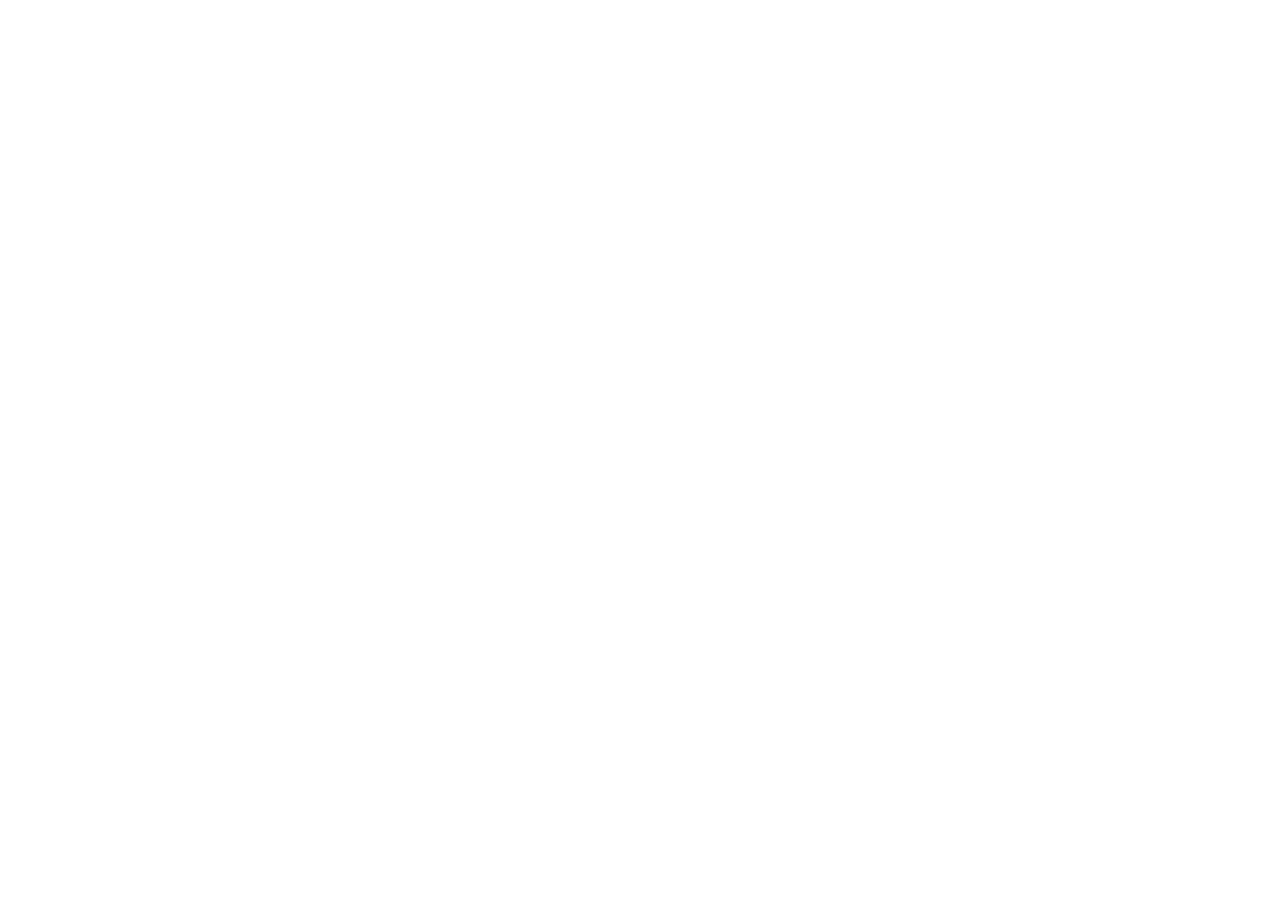
==== index.html @ 73933d61 "初始化" ====
<!DOCTYPE html>
<html lang="zh-CN">
<head>
    <meta charset="UTF-8">
    <meta http-equiv="X-UA-Compatible" content="IE=edge">
    <meta name="viewport" content="width=device-width, initial-scale=1.0">
    <title>Document</title>
</head>
<body>
    
</body>
</html>
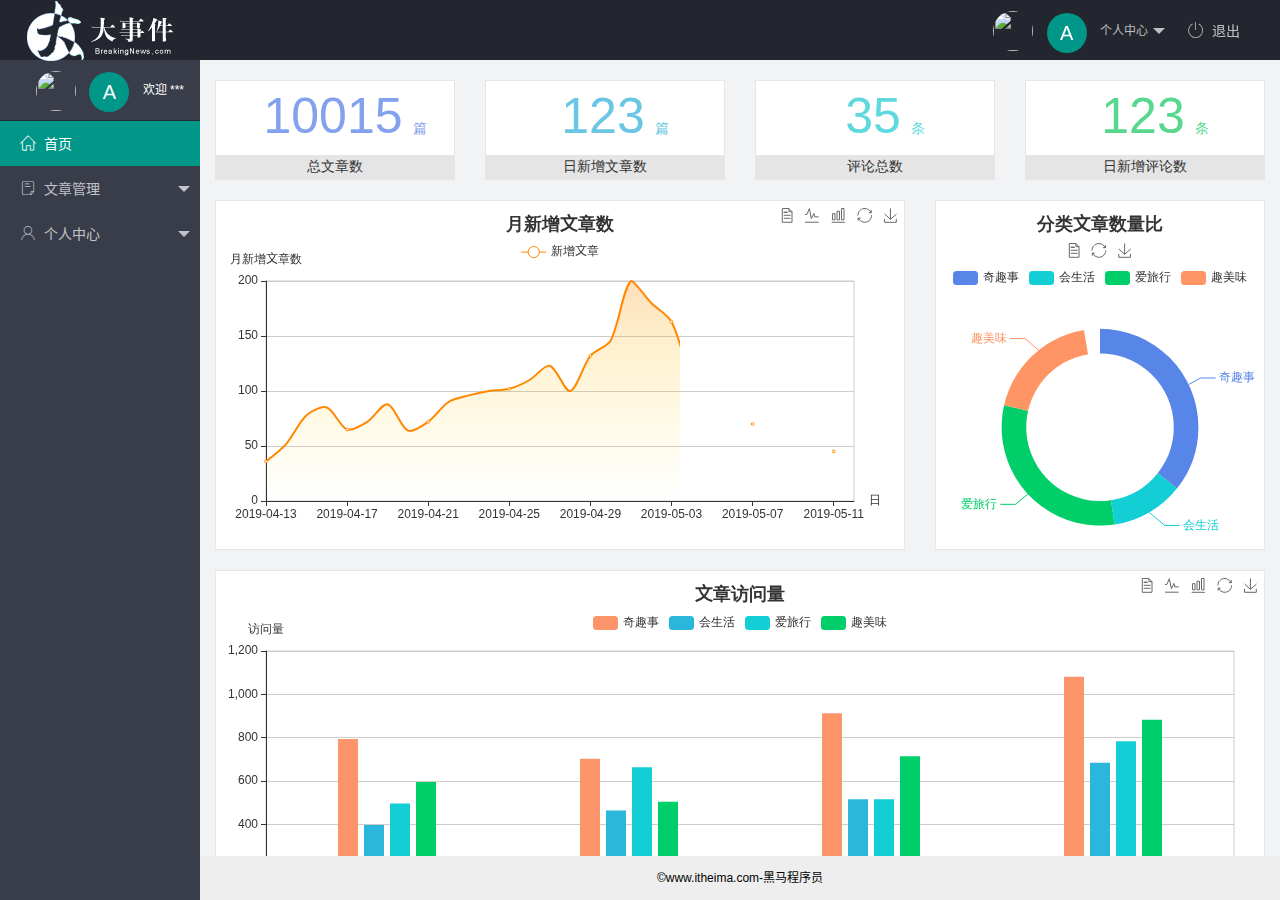
==== commit 9a5f69df: "做了index主页" ====
--- a/index.html
+++ b/index.html
@@ -1,12 +1,97 @@
 <!DOCTYPE html>
 <html lang="zh-CN">
+
 <head>
     <meta charset="UTF-8">
     <meta http-equiv="X-UA-Compatible" content="IE=edge">
     <meta name="viewport" content="width=device-width, initial-scale=1.0">
     <title>Document</title>
+    <link rel="stylesheet" href="/assets/lib/layui/css/layui.css">
+    <link rel="stylesheet" href="/assets/css/index.css">
+    <link rel="stylesheet" href="/assets/fonts/iconfont.css">
+
 </head>
+
 <body>
-    
+    <div class="layui-layout layui-layout-admin">
+        <div class="layui-header">
+            <div class="layui-logo">
+                <img src="./assets/images/logo.png" alt="">
+            </div>
+            <!-- 头部区域（可配合layui 已有的水平导航） -->
+
+            <ul class="layui-nav layui-layout-right">
+                <li class="layui-nav-item layui-hide layui-show-md-inline-block">
+                    <a href="javascript:;" class="userinfo">
+                        <img src="//tva1.sinaimg.cn/crop.0.0.118.118.180/5db11ff4gw1e77d3nqrv8j203b03cweg.jpg"
+                            class="layui-nav-img">
+                        <span class="text-avatar">A</span>
+                        个人中心
+                    </a>
+                    <dl class="layui-nav-child">
+                        <dd><a href="">基本资料</a></dd>
+                        <dd><a href="">更换头像</a></dd>
+                        <dd><a href="">重置密码</a></dd>
+                    </dl>
+                </li>
+                <li class="layui-nav-item" lay-header-event="menuRight" lay-unselect>
+                    <a href="javascript:;" id="btnLogout"><span class="iconfont icon-tuichu"></span>退出</a>
+                </li>
+            </ul>
+        </div>
+
+        <div class="layui-side layui-bg-black">
+            <div class="layui-side-scroll">
+                <div class="userinfo">
+                    <img src="//tva1.sinaimg.cn/crop.0.0.118.118.180/5db11ff4gw1e77d3nqrv8j203b03cweg.jpg"
+                        class="layui-nav-img">
+                    <span class="text-avatar">A</span>
+                    <span id="welcome">欢迎 ***</span>
+                </div>
+                <!-- 左侧导航区域（可配合layui已有的垂直导航） -->
+                <!-- lay-shrink 默认空值不收缩 -->
+                <ul class="layui-nav layui-nav-tree" lay-shrink="all">
+
+                    <li class="layui-nav-item layui-this">
+                        <a href="/home/dashboard.html" target="fm"><span class="iconfont icon-home"></span>首页</a>
+                    </li>
+                    <li class="layui-nav-item">
+                        <a class="" href="javascript:;"><span class="iconfont icon-16"></span>文章管理</a>
+                        <dl class="layui-nav-child">
+                            <dd><a href="javascript:;"><i class="layui-icon layui-icon-app"></i>文章类别</a>
+                            </dd>
+                            <dd><a href="javascript:;"><i class="layui-icon layui-icon-app"></i>文章列表</a></dd>
+                            <dd><a href="javascript:;"><i class="layui-icon layui-icon-app"></i>发布文章</a></dd>
+                        </dl>
+                    </li>
+                    <li class="layui-nav-item">
+                        <a href="javascript:;"><span class="iconfont icon-user"></span>个人中心</a>
+                        <dl class="layui-nav-child">
+                            <dd><a href="javascript:;"><i class="layui-icon layui-icon-app"></i>基本资料</a></dd>
+                            <dd><a href="javascript:;"><i class="layui-icon layui-icon-app"></i>更换头像</a></dd>
+                            <dd><a href="javascript:;"><i class="layui-icon layui-icon-app"></i>重置密码</a></dd>
+                        </dl>
+                    </li>
+
+                </ul>
+            </div>
+        </div>
+
+        <div class="layui-body">
+            <!-- 内容主体区域 -->
+            <iframe name="fm" src="/home/dashboard.html" frameborder="0"></iframe>
+        </div>
+
+        <div class="layui-footer">
+            <!-- 底部固定区域 -->
+            ©www.itheima.com-黑马程序员
+        </div>
+    </div>
+    <script src="/assets/lib/layui/layui.all.js"></script>
+    <script src="/assets/lib/jquery.js"></script>
+    <script src="/assets/js/baseAPI.js"></script>
+    <script src="/assets/js/index.js"></script>
+
 </body>
+
 </html>--- a/assets/lib/layui/css/layui.css
+++ b/assets/lib/layui/css/layui.css
@@ -0,0 +1,2 @@
+/** layui-v2.5.5 MIT License By https://www.layui.com */
+ .layui-inline,img{display:inline-block;vertical-align:middle}h1,h2,h3,h4,h5,h6{font-weight:400}.layui-edge,.layui-header,.layui-inline,.layui-main{position:relative}.layui-body,.layui-edge,.layui-elip{overflow:hidden}.layui-btn,.layui-edge,.layui-inline,img{vertical-align:middle}.layui-btn,.layui-disabled,.layui-icon,.layui-unselect{-moz-user-select:none;-webkit-user-select:none;-ms-user-select:none}.layui-elip,.layui-form-checkbox span,.layui-form-pane .layui-form-label{text-overflow:ellipsis;white-space:nowrap}.layui-breadcrumb,.layui-tree-btnGroup{visibility:hidden}blockquote,body,button,dd,div,dl,dt,form,h1,h2,h3,h4,h5,h6,input,li,ol,p,pre,td,textarea,th,ul{margin:0;padding:0;-webkit-tap-highlight-color:rgba(0,0,0,0)}a:active,a:hover{outline:0}img{border:none}li{list-style:none}table{border-collapse:collapse;border-spacing:0}h4,h5,h6{font-size:100%}button,input,optgroup,option,select,textarea{font-family:inherit;font-size:inherit;font-style:inherit;font-weight:inherit;outline:0}pre{white-space:pre-wrap;white-space:-moz-pre-wrap;white-space:-pre-wrap;white-space:-o-pre-wrap;word-wrap:break-word}body{line-height:24px;font:14px Helvetica Neue,Helvetica,PingFang SC,Tahoma,Arial,sans-serif}hr{height:1px;margin:10px 0;border:0;clear:both}a{color:#333;text-decoration:none}a:hover{color:#777}a cite{font-style:normal;*cursor:pointer}.layui-border-box,.layui-border-box *{box-sizing:border-box}.layui-box,.layui-box *{box-sizing:content-box}.layui-clear{clear:both;*zoom:1}.layui-clear:after{content:'\20';clear:both;*zoom:1;display:block;height:0}.layui-inline{*display:inline;*zoom:1}.layui-edge{display:inline-block;width:0;height:0;border-width:6px;border-style:dashed;border-color:transparent}.layui-edge-top{top:-4px;border-bottom-color:#999;border-bottom-style:solid}.layui-edge-right{border-left-color:#999;border-left-style:solid}.layui-edge-bottom{top:2px;border-top-color:#999;border-top-style:solid}.layui-edge-left{border-right-color:#999;border-right-style:solid}.layui-disabled,.layui-disabled:hover{color:#d2d2d2!important;cursor:not-allowed!important}.layui-circle{border-radius:100%}.layui-show{display:block!important}.layui-hide{display:none!important}@font-face{font-family:layui-icon;src:url(../font/iconfont.eot?v=250);src:url(../font/iconfont.eot?v=250#iefix) format('embedded-opentype'),url(../font/iconfont.woff2?v=250) format('woff2'),url(../font/iconfont.woff?v=250) format('woff'),url(../font/iconfont.ttf?v=250) format('truetype'),url(../font/iconfont.svg?v=250#layui-icon) format('svg')}.layui-icon{font-family:layui-icon!important;font-size:16px;font-style:normal;-webkit-font-smoothing:antialiased;-moz-osx-font-smoothing:grayscale}.layui-icon-reply-fill:before{content:"\e611"}.layui-icon-set-fill:before{content:"\e614"}.layui-icon-menu-fill:before{content:"\e60f"}.layui-icon-search:before{content:"\e615"}.layui-icon-share:before{content:"\e641"}.layui-icon-set-sm:before{content:"\e620"}.layui-icon-engine:before{content:"\e628"}.layui-icon-close:before{content:"\1006"}.layui-icon-close-fill:before{content:"\1007"}.layui-icon-chart-screen:before{content:"\e629"}.layui-icon-star:before{content:"\e600"}.layui-icon-circle-dot:before{content:"\e617"}.layui-icon-chat:before{content:"\e606"}.layui-icon-release:before{content:"\e609"}.layui-icon-list:before{content:"\e60a"}.layui-icon-chart:before{content:"\e62c"}.layui-icon-ok-circle:before{content:"\1005"}.layui-icon-layim-theme:before{content:"\e61b"}.layui-icon-table:before{content:"\e62d"}.layui-icon-right:before{content:"\e602"}.layui-icon-left:before{content:"\e603"}.layui-icon-cart-simple:before{content:"\e698"}.layui-icon-face-cry:before{content:"\e69c"}.layui-icon-face-smile:before{content:"\e6af"}.layui-icon-survey:before{content:"\e6b2"}.layui-icon-tree:before{content:"\e62e"}.layui-icon-upload-circle:before{content:"\e62f"}.layui-icon-add-circle:before{content:"\e61f"}.layui-icon-download-circle:before{content:"\e601"}.layui-icon-templeate-1:before{content:"\e630"}.layui-icon-util:before{content:"\e631"}.layui-icon-face-surprised:before{content:"\e664"}.layui-icon-edit:before{content:"\e642"}.layui-icon-speaker:before{content:"\e645"}.layui-icon-down:before{content:"\e61a"}.layui-icon-file:before{content:"\e621"}.layui-icon-layouts:before{content:"\e632"}.layui-icon-rate-half:before{content:"\e6c9"}.layui-icon-add-circle-fine:before{content:"\e608"}.layui-icon-prev-circle:before{content:"\e633"}.layui-icon-read:before{content:"\e705"}.layui-icon-404:before{content:"\e61c"}.layui-icon-carousel:before{content:"\e634"}.layui-icon-help:before{content:"\e607"}.layui-icon-code-circle:before{content:"\e635"}.layui-icon-water:before{content:"\e636"}.layui-icon-username:before{content:"\e66f"}.layui-icon-find-fill:before{content:"\e670"}.layui-icon-about:before{content:"\e60b"}.layui-icon-location:before{content:"\e715"}.layui-icon-up:before{content:"\e619"}.layui-icon-pause:before{content:"\e651"}.layui-icon-date:before{content:"\e637"}.layui-icon-layim-uploadfile:before{content:"\e61d"}.layui-icon-delete:before{content:"\e640"}.layui-icon-play:before{content:"\e652"}.layui-icon-top:before{content:"\e604"}.layui-icon-friends:before{content:"\e612"}.layui-icon-refresh-3:before{content:"\e9aa"}.layui-icon-ok:before{content:"\e605"}.layui-icon-layer:before{content:"\e638"}.layui-icon-face-smile-fine:before{content:"\e60c"}.layui-icon-dollar:before{content:"\e659"}.layui-icon-group:before{content:"\e613"}.layui-icon-layim-download:before{content:"\e61e"}.layui-icon-picture-fine:before{content:"\e60d"}.layui-icon-link:before{content:"\e64c"}.layui-icon-diamond:before{content:"\e735"}.layui-icon-log:before{content:"\e60e"}.layui-icon-rate-solid:before{content:"\e67a"}.layui-icon-fonts-del:before{content:"\e64f"}.layui-icon-unlink:before{content:"\e64d"}.layui-icon-fonts-clear:before{content:"\e639"}.layui-icon-triangle-r:before{content:"\e623"}.layui-icon-circle:before{content:"\e63f"}.layui-icon-radio:before{content:"\e643"}.layui-icon-align-center:before{content:"\e647"}.layui-icon-align-right:before{content:"\e648"}.layui-icon-align-left:before{content:"\e649"}.layui-icon-loading-1:before{content:"\e63e"}.layui-icon-return:before{content:"\e65c"}.layui-icon-fonts-strong:before{content:"\e62b"}.layui-icon-upload:before{content:"\e67c"}.layui-icon-dialogue:before{content:"\e63a"}.layui-icon-video:before{content:"\e6ed"}.layui-icon-headset:before{content:"\e6fc"}.layui-icon-cellphone-fine:before{content:"\e63b"}.layui-icon-add-1:before{content:"\e654"}.layui-icon-face-smile-b:before{content:"\e650"}.layui-icon-fonts-html:before{content:"\e64b"}.layui-icon-form:before{content:"\e63c"}.layui-icon-cart:before{content:"\e657"}.layui-icon-camera-fill:before{content:"\e65d"}.layui-icon-tabs:before{content:"\e62a"}.layui-icon-fonts-code:before{content:"\e64e"}.layui-icon-fire:before{content:"\e756"}.layui-icon-set:before{content:"\e716"}.layui-icon-fonts-u:before{content:"\e646"}.layui-icon-triangle-d:before{content:"\e625"}.layui-icon-tips:before{content:"\e702"}.layui-icon-picture:before{content:"\e64a"}.layui-icon-more-vertical:before{content:"\e671"}.layui-icon-flag:before{content:"\e66c"}.layui-icon-loading:before{content:"\e63d"}.layui-icon-fonts-i:before{content:"\e644"}.layui-icon-refresh-1:before{content:"\e666"}.layui-icon-rmb:before{content:"\e65e"}.layui-icon-home:before{content:"\e68e"}.layui-icon-user:before{content:"\e770"}.layui-icon-notice:before{content:"\e667"}.layui-icon-login-weibo:before{content:"\e675"}.layui-icon-voice:before{content:"\e688"}.layui-icon-upload-drag:before{content:"\e681"}.layui-icon-login-qq:before{content:"\e676"}.layui-icon-snowflake:before{content:"\e6b1"}.layui-icon-file-b:before{content:"\e655"}.layui-icon-template:before{content:"\e663"}.layui-icon-auz:before{content:"\e672"}.layui-icon-console:before{content:"\e665"}.layui-icon-app:before{content:"\e653"}.layui-icon-prev:before{content:"\e65a"}.layui-icon-website:before{content:"\e7ae"}.layui-icon-next:before{content:"\e65b"}.layui-icon-component:before{content:"\e857"}.layui-icon-more:before{content:"\e65f"}.layui-icon-login-wechat:before{content:"\e677"}.layui-icon-shrink-right:before{content:"\e668"}.layui-icon-spread-left:before{content:"\e66b"}.layui-icon-camera:before{content:"\e660"}.layui-icon-note:before{content:"\e66e"}.layui-icon-refresh:before{content:"\e669"}.layui-icon-female:before{content:"\e661"}.layui-icon-male:before{content:"\e662"}.layui-icon-password:before{content:"\e673"}.layui-icon-senior:before{content:"\e674"}.layui-icon-theme:before{content:"\e66a"}.layui-icon-tread:before{content:"\e6c5"}.layui-icon-praise:before{content:"\e6c6"}.layui-icon-star-fill:before{content:"\e658"}.layui-icon-rate:before{content:"\e67b"}.layui-icon-template-1:before{content:"\e656"}.layui-icon-vercode:before{content:"\e679"}.layui-icon-cellphone:before{content:"\e678"}.layui-icon-screen-full:before{content:"\e622"}.layui-icon-screen-restore:before{content:"\e758"}.layui-icon-cols:before{content:"\e610"}.layui-icon-export:before{content:"\e67d"}.layui-icon-print:before{content:"\e66d"}.layui-icon-slider:before{content:"\e714"}.layui-icon-addition:before{content:"\e624"}.layui-icon-subtraction:before{content:"\e67e"}.layui-icon-service:before{content:"\e626"}.layui-icon-transfer:before{content:"\e691"}.layui-main{width:1140px;margin:0 auto}.layui-header{z-index:1000;height:60px}.layui-header a:hover{transition:all .5s;-webkit-transition:all .5s}.layui-side{position:fixed;left:0;top:0;bottom:0;z-index:999;width:200px;overflow-x:hidden}.layui-side-scroll{position:relative;width:220px;height:100%;overflow-x:hidden}.layui-body{position:absolute;left:200px;right:0;top:0;bottom:0;z-index:998;width:auto;overflow-y:auto;box-sizing:border-box}.layui-layout-body{overflow:hidden}.layui-layout-admin .layui-header{background-color:#23262E}.layui-layout-admin .layui-side{top:60px;width:200px;overflow-x:hidden}.layui-layout-admin .layui-body{position:fixed;top:60px;bottom:44px}.layui-layout-admin .layui-main{width:auto;margin:0 15px}.layui-layout-admin .layui-footer{position:fixed;left:200px;right:0;bottom:0;height:44px;line-height:44px;padding:0 15px;background-color:#eee}.layui-layout-admin .layui-logo{position:absolute;left:0;top:0;width:200px;height:100%;line-height:60px;text-align:center;color:#009688;font-size:16px}.layui-layout-admin .layui-header .layui-nav{background:0 0}.layui-layout-left{position:absolute!important;left:200px;top:0}.layui-layout-right{position:absolute!important;right:0;top:0}.layui-container{position:relative;margin:0 auto;padding:0 15px;box-sizing:border-box}.layui-fluid{position:relative;margin:0 auto;padding:0 15px}.layui-row:after,.layui-row:before{content:'';display:block;clear:both}.layui-col-lg1,.layui-col-lg10,.layui-col-lg11,.layui-col-lg12,.layui-col-lg2,.layui-col-lg3,.layui-col-lg4,.layui-col-lg5,.layui-col-lg6,.layui-col-lg7,.layui-col-lg8,.layui-col-lg9,.layui-col-md1,.layui-col-md10,.layui-col-md11,.layui-col-md12,.layui-col-md2,.layui-col-md3,.layui-col-md4,.layui-col-md5,.layui-col-md6,.layui-col-md7,.layui-col-md8,.layui-col-md9,.layui-col-sm1,.layui-col-sm10,.layui-col-sm11,.layui-col-sm12,.layui-col-sm2,.layui-col-sm3,.layui-col-sm4,.layui-col-sm5,.layui-col-sm6,.layui-col-sm7,.layui-col-sm8,.layui-col-sm9,.layui-col-xs1,.layui-col-xs10,.layui-col-xs11,.layui-col-xs12,.layui-col-xs2,.layui-col-xs3,.layui-col-xs4,.layui-col-xs5,.layui-col-xs6,.layui-col-xs7,.layui-col-xs8,.layui-col-xs9{position:relative;display:block;box-sizing:border-box}.layui-col-xs1,.layui-col-xs10,.layui-col-xs11,.layui-col-xs12,.layui-col-xs2,.layui-col-xs3,.layui-col-xs4,.layui-col-xs5,.layui-col-xs6,.layui-col-xs7,.layui-col-xs8,.layui-col-xs9{float:left}.layui-col-xs1{width:8.33333333%}.layui-col-xs2{width:16.66666667%}.layui-col-xs3{width:25%}.layui-col-xs4{width:33.33333333%}.layui-col-xs5{width:41.66666667%}.layui-col-xs6{width:50%}.layui-col-xs7{width:58.33333333%}.layui-col-xs8{width:66.66666667%}.layui-col-xs9{width:75%}.layui-col-xs10{width:83.33333333%}.layui-col-xs11{width:91.66666667%}.layui-col-xs12{width:100%}.layui-col-xs-offset1{margin-left:8.33333333%}.layui-col-xs-offset2{margin-left:16.66666667%}.layui-col-xs-offset3{margin-left:25%}.layui-col-xs-offset4{margin-left:33.33333333%}.layui-col-xs-offset5{margin-left:41.66666667%}.layui-col-xs-offset6{margin-left:50%}.layui-col-xs-offset7{margin-left:58.33333333%}.layui-col-xs-offset8{margin-left:66.66666667%}.layui-col-xs-offset9{margin-left:75%}.layui-col-xs-offset10{margin-left:83.33333333%}.layui-col-xs-offset11{margin-left:91.66666667%}.layui-col-xs-offset12{margin-left:100%}@media screen and (max-width:768px){.layui-hide-xs{display:none!important}.layui-show-xs-block{display:block!important}.layui-show-xs-inline{display:inline!important}.layui-show-xs-inline-block{display:inline-block!important}}@media screen and (min-width:768px){.layui-container{width:750px}.layui-hide-sm{display:none!important}.layui-show-sm-block{display:block!important}.layui-show-sm-inline{display:inline!important}.layui-show-sm-inline-block{display:inline-block!important}.layui-col-sm1,.layui-col-sm10,.layui-col-sm11,.layui-col-sm12,.layui-col-sm2,.layui-col-sm3,.layui-col-sm4,.layui-col-sm5,.layui-col-sm6,.layui-col-sm7,.layui-col-sm8,.layui-col-sm9{float:left}.layui-col-sm1{width:8.33333333%}.layui-col-sm2{width:16.66666667%}.layui-col-sm3{width:25%}.layui-col-sm4{width:33.33333333%}.layui-col-sm5{width:41.66666667%}.layui-col-sm6{width:50%}.layui-col-sm7{width:58.33333333%}.layui-col-sm8{width:66.66666667%}.layui-col-sm9{width:75%}.layui-col-sm10{width:83.33333333%}.layui-col-sm11{width:91.66666667%}.layui-col-sm12{width:100%}.layui-col-sm-offset1{margin-left:8.33333333%}.layui-col-sm-offset2{margin-left:16.66666667%}.layui-col-sm-offset3{margin-left:25%}.layui-col-sm-offset4{margin-left:33.33333333%}.layui-col-sm-offset5{margin-left:41.66666667%}.layui-col-sm-offset6{margin-left:50%}.layui-col-sm-offset7{margin-left:58.33333333%}.layui-col-sm-offset8{margin-left:66.66666667%}.layui-col-sm-offset9{margin-left:75%}.layui-col-sm-offset10{margin-left:83.33333333%}.layui-col-sm-offset11{margin-left:91.66666667%}.layui-col-sm-offset12{margin-left:100%}}@media screen and (min-width:992px){.layui-container{width:970px}.layui-hide-md{display:none!important}.layui-show-md-block{display:block!important}.layui-show-md-inline{display:inline!important}.layui-show-md-inline-block{display:inline-block!important}.layui-col-md1,.layui-col-md10,.layui-col-md11,.layui-col-md12,.layui-col-md2,.layui-col-md3,.layui-col-md4,.layui-col-md5,.layui-col-md6,.layui-col-md7,.layui-col-md8,.layui-col-md9{float:left}.layui-col-md1{width:8.33333333%}.layui-col-md2{width:16.66666667%}.layui-col-md3{width:25%}.layui-col-md4{width:33.33333333%}.layui-col-md5{width:41.66666667%}.layui-col-md6{width:50%}.layui-col-md7{width:58.33333333%}.layui-col-md8{width:66.66666667%}.layui-col-md9{width:75%}.layui-col-md10{width:83.33333333%}.layui-col-md11{width:91.66666667%}.layui-col-md12{width:100%}.layui-col-md-offset1{margin-left:8.33333333%}.layui-col-md-offset2{margin-left:16.66666667%}.layui-col-md-offset3{margin-left:25%}.layui-col-md-offset4{margin-left:33.33333333%}.layui-col-md-offset5{margin-left:41.66666667%}.layui-col-md-offset6{margin-left:50%}.layui-col-md-offset7{margin-left:58.33333333%}.layui-col-md-offset8{margin-left:66.66666667%}.layui-col-md-offset9{margin-left:75%}.layui-col-md-offset10{margin-left:83.33333333%}.layui-col-md-offset11{margin-left:91.66666667%}.layui-col-md-offset12{margin-left:100%}}@media screen and (min-width:1200px){.layui-container{width:1170px}.layui-hide-lg{display:none!important}.layui-show-lg-block{display:block!important}.layui-show-lg-inline{display:inline!important}.layui-show-lg-inline-block{display:inline-block!important}.layui-col-lg1,.layui-col-lg10,.layui-col-lg11,.layui-col-lg12,.layui-col-lg2,.layui-col-lg3,.layui-col-lg4,.layui-col-lg5,.layui-col-lg6,.layui-col-lg7,.layui-col-lg8,.layui-col-lg9{float:left}.layui-col-lg1{width:8.33333333%}.layui-col-lg2{width:16.66666667%}.layui-col-lg3{width:25%}.layui-col-lg4{width:33.33333333%}.layui-col-lg5{width:41.66666667%}.layui-col-lg6{width:50%}.layui-col-lg7{width:58.33333333%}.layui-col-lg8{width:66.66666667%}.layui-col-lg9{width:75%}.layui-col-lg10{width:83.33333333%}.layui-col-lg11{width:91.66666667%}.layui-col-lg12{width:100%}.layui-col-lg-offset1{margin-left:8.33333333%}.layui-col-lg-offset2{margin-left:16.66666667%}.layui-col-lg-offset3{margin-left:25%}.layui-col-lg-offset4{margin-left:33.33333333%}.layui-col-lg-offset5{margin-left:41.66666667%}.layui-col-lg-offset6{margin-left:50%}.layui-col-lg-offset7{margin-left:58.33333333%}.layui-col-lg-offset8{margin-left:66.66666667%}.layui-col-lg-offset9{margin-left:75%}.layui-col-lg-offset10{margin-left:83.33333333%}.layui-col-lg-offset11{margin-left:91.66666667%}.layui-col-lg-offset12{margin-left:100%}}.layui-col-space1{margin:-.5px}.layui-col-space1>*{padding:.5px}.layui-col-space3{margin:-1.5px}.layui-col-space3>*{padding:1.5px}.layui-col-space5{margin:-2.5px}.layui-col-space5>*{padding:2.5px}.layui-col-space8{margin:-3.5px}.layui-col-space8>*{padding:3.5px}.layui-col-space10{margin:-5px}.layui-col-space10>*{padding:5px}.layui-col-space12{margin:-6px}.layui-col-space12>*{padding:6px}.layui-col-space15{margin:-7.5px}.layui-col-space15>*{padding:7.5px}.layui-col-space18{margin:-9px}.layui-col-space18>*{padding:9px}.layui-col-space20{margin:-10px}.layui-col-space20>*{padding:10px}.layui-col-space22{margin:-11px}.layui-col-space22>*{padding:11px}.layui-col-space25{margin:-12.5px}.layui-col-space25>*{padding:12.5px}.layui-col-space30{margin:-15px}.layui-col-space30>*{padding:15px}.layui-btn,.layui-input,.layui-select,.layui-textarea,.layui-upload-button{outline:0;-webkit-appearance:none;transition:all .3s;-webkit-transition:all .3s;box-sizing:border-box}.layui-elem-quote{margin-bottom:10px;padding:15px;line-height:22px;border-left:5px solid #009688;border-radius:0 2px 2px 0;background-color:#f2f2f2}.layui-quote-nm{border-style:solid;border-width:1px 1px 1px 5px;background:0 0}.layui-elem-field{margin-bottom:10px;padding:0;border-width:1px;border-style:solid}.layui-elem-field legend{margin-left:20px;padding:0 10px;font-size:20px;font-weight:300}.layui-field-title{margin:10px 0 20px;border-width:1px 0 0}.layui-field-box{padding:10px 15px}.layui-field-title .layui-field-box{padding:10px 0}.layui-progress{position:relative;height:6px;border-radius:20px;background-color:#e2e2e2}.layui-progress-bar{position:absolute;left:0;top:0;width:0;max-width:100%;height:6px;border-radius:20px;text-align:right;background-color:#5FB878;transition:all .3s;-webkit-transition:all .3s}.layui-progress-big,.layui-progress-big .layui-progress-bar{height:18px;line-height:18px}.layui-progress-text{position:relative;top:-20px;line-height:18px;font-size:12px;color:#666}.layui-progress-big .layui-progress-text{position:static;padding:0 10px;color:#fff}.layui-collapse{border-width:1px;border-style:solid;border-radius:2px}.layui-colla-content,.layui-colla-item{border-top-width:1px;border-top-style:solid}.layui-colla-item:first-child{border-top:none}.layui-colla-title{position:relative;height:42px;line-height:42px;padding:0 15px 0 35px;color:#333;background-color:#f2f2f2;cursor:pointer;font-size:14px;overflow:hidden}.layui-colla-content{display:none;padding:10px 15px;line-height:22px;color:#666}.layui-colla-icon{position:absolute;left:15px;top:0;font-size:14px}.layui-card{margin-bottom:15px;border-radius:2px;background-color:#fff;box-shadow:0 1px 2px 0 rgba(0,0,0,.05)}.layui-card:last-child{margin-bottom:0}.layui-card-header{position:relative;height:42px;line-height:42px;padding:0 15px;border-bottom:1px solid #f6f6f6;color:#333;border-radius:2px 2px 0 0;font-size:14px}.layui-bg-black,.layui-bg-blue,.layui-bg-cyan,.layui-bg-green,.layui-bg-orange,.layui-bg-red{color:#fff!important}.layui-card-body{position:relative;padding:10px 15px;line-height:24px}.layui-card-body[pad15]{padding:15px}.layui-card-body[pad20]{padding:20px}.layui-card-body .layui-table{margin:5px 0}.layui-card .layui-tab{margin:0}.layui-panel-window{position:relative;padding:15px;border-radius:0;border-top:5px solid #E6E6E6;background-color:#fff}.layui-auxiliar-moving{position:fixed;left:0;right:0;top:0;bottom:0;width:100%;height:100%;background:0 0;z-index:9999999999}.layui-form-label,.layui-form-mid,.layui-form-select,.layui-input-block,.layui-input-inline,.layui-textarea{position:relative}.layui-bg-red{background-color:#FF5722!important}.layui-bg-orange{background-color:#FFB800!important}.layui-bg-green{background-color:#009688!important}.layui-bg-cyan{background-color:#2F4056!important}.layui-bg-blue{background-color:#1E9FFF!important}.layui-bg-black{background-color:#393D49!important}.layui-bg-gray{background-color:#eee!important;color:#666!important}.layui-badge-rim,.layui-colla-content,.layui-colla-item,.layui-collapse,.layui-elem-field,.layui-form-pane .layui-form-item[pane],.layui-form-pane .layui-form-label,.layui-input,.layui-layedit,.layui-layedit-tool,.layui-quote-nm,.layui-select,.layui-tab-bar,.layui-tab-card,.layui-tab-title,.layui-tab-title .layui-this:after,.layui-textarea{border-color:#e6e6e6}.layui-timeline-item:before,hr{background-color:#e6e6e6}.layui-text{line-height:22px;font-size:14px;color:#666}.layui-text h1,.layui-text h2,.layui-text h3{font-weight:500;color:#333}.layui-text h1{font-size:30px}.layui-text h2{font-size:24px}.layui-text h3{font-size:18px}.layui-text a:not(.layui-btn){color:#01AAED}.layui-text a:not(.layui-btn):hover{text-decoration:underline}.layui-text ul{padding:5px 0 5px 15px}.layui-text ul li{margin-top:5px;list-style-type:disc}.layui-text em,.layui-word-aux{color:#999!important;padding:0 5px!important}.layui-btn{display:inline-block;height:38px;line-height:38px;padding:0 18px;background-color:#009688;color:#fff;white-space:nowrap;text-align:center;font-size:14px;border:none;border-radius:2px;cursor:pointer}.layui-btn:hover{opacity:.8;filter:alpha(opacity=80);color:#fff}.layui-btn:active{opacity:1;filter:alpha(opacity=100)}.layui-btn+.layui-btn{margin-left:10px}.layui-btn-container{font-size:0}.layui-btn-container .layui-btn{margin-right:10px;margin-bottom:10px}.layui-btn-container .layui-btn+.layui-btn{margin-left:0}.layui-table .layui-btn-container .layui-btn{margin-bottom:9px}.layui-btn-radius{border-radius:100px}.layui-btn .layui-icon{margin-right:3px;font-size:18px;vertical-align:bottom;vertical-align:middle\9}.layui-btn-primary{border:1px solid #C9C9C9;background-color:#fff;color:#555}.layui-btn-primary:hover{border-color:#009688;color:#333}.layui-btn-normal{background-color:#1E9FFF}.layui-btn-warm{background-color:#FFB800}.layui-btn-danger{background-color:#FF5722}.layui-btn-checked{background-color:#5FB878}.layui-btn-disabled,.layui-btn-disabled:active,.layui-btn-disabled:hover{border:1px solid #e6e6e6;background-color:#FBFBFB;color:#C9C9C9;cursor:not-allowed;opacity:1}.layui-btn-lg{height:44px;line-height:44px;padding:0 25px;font-size:16px}.layui-btn-sm{height:30px;line-height:30px;padding:0 10px;font-size:12px}.layui-btn-sm i{font-size:16px!important}.layui-btn-xs{height:22px;line-height:22px;padding:0 5px;font-size:12px}.layui-btn-xs i{font-size:14px!important}.layui-btn-group{display:inline-block;vertical-align:middle;font-size:0}.layui-btn-group .layui-btn{margin-left:0!important;margin-right:0!important;border-left:1px solid rgba(255,255,255,.5);border-radius:0}.layui-btn-group .layui-btn-primary{border-left:none}.layui-btn-group .layui-btn-primary:hover{border-color:#C9C9C9;color:#009688}.layui-btn-group .layui-btn:first-child{border-left:none;border-radius:2px 0 0 2px}.layui-btn-group .layui-btn-primary:first-child{border-left:1px solid #c9c9c9}.layui-btn-group .layui-btn:last-child{border-radius:0 2px 2px 0}.layui-btn-group .layui-btn+.layui-btn{margin-left:0}.layui-btn-group+.layui-btn-group{margin-left:10px}.layui-btn-fluid{width:100%}.layui-input,.layui-select,.layui-textarea{height:38px;line-height:1.3;line-height:38px\9;border-width:1px;border-style:solid;background-color:#fff;border-radius:2px}.layui-input::-webkit-input-placeholder,.layui-select::-webkit-input-placeholder,.layui-textarea::-webkit-input-placeholder{line-height:1.3}.layui-input,.layui-textarea{display:block;width:100%;padding-left:10px}.layui-input:hover,.layui-textarea:hover{border-color:#D2D2D2!important}.layui-input:focus,.layui-textarea:focus{border-color:#C9C9C9!important}.layui-textarea{min-height:100px;height:auto;line-height:20px;padding:6px 10px;resize:vertical}.layui-select{padding:0 10px}.layui-form input[type=checkbox],.layui-form input[type=radio],.layui-form select{display:none}.layui-form [lay-ignore]{display:initial}.layui-form-item{margin-bottom:15px;clear:both;*zoom:1}.layui-form-item:after{content:'\20';clear:both;*zoom:1;display:block;height:0}.layui-form-label{float:left;display:block;padding:9px 15px;width:80px;font-weight:400;line-height:20px;text-align:right}.layui-form-label-col{display:block;float:none;padding:9px 0;line-height:20px;text-align:left}.layui-form-item .layui-inline{margin-bottom:5px;margin-right:10px}.layui-input-block{margin-left:110px;min-height:36px}.layui-input-inline{display:inline-block;vertical-align:middle}.layui-form-item .layui-input-inline{float:left;width:190px;margin-right:10px}.layui-form-text .layui-input-inline{width:auto}.layui-form-mid{float:left;display:block;padding:9px 0!important;line-height:20px;margin-right:10px}.layui-form-danger+.layui-form-select .layui-input,.layui-form-danger:focus{border-color:#FF5722!important}.layui-form-select .layui-input{padding-right:30px;cursor:pointer}.layui-form-select .layui-edge{position:absolute;right:10px;top:50%;margin-top:-3px;cursor:pointer;border-width:6px;border-top-color:#c2c2c2;border-top-style:solid;transition:all .3s;-webkit-transition:all .3s}.layui-form-select dl{display:none;position:absolute;left:0;top:42px;padding:5px 0;z-index:899;min-width:100%;border:1px solid #d2d2d2;max-height:300px;overflow-y:auto;background-color:#fff;border-radius:2px;box-shadow:0 2px 4px rgba(0,0,0,.12);box-sizing:border-box}.layui-form-select dl dd,.layui-form-select dl dt{padding:0 10px;line-height:36px;white-space:nowrap;overflow:hidden;text-overflow:ellipsis}.layui-form-select dl dt{font-size:12px;color:#999}.layui-form-select dl dd{cursor:pointer}.layui-form-select dl dd:hover{background-color:#f2f2f2;-webkit-transition:.5s all;transition:.5s all}.layui-form-select .layui-select-group dd{padding-left:20px}.layui-form-select dl dd.layui-select-tips{padding-left:10px!important;color:#999}.layui-form-select dl dd.layui-this{background-color:#5FB878;color:#fff}.layui-form-checkbox,.layui-form-select dl dd.layui-disabled{background-color:#fff}.layui-form-selected dl{display:block}.layui-form-checkbox,.layui-form-checkbox *,.layui-form-switch{display:inline-block;vertical-align:middle}.layui-form-selected .layui-edge{margin-top:-9px;-webkit-transform:rotate(180deg);transform:rotate(180deg);margin-top:-3px\9}:root .layui-form-selected .layui-edge{margin-top:-9px\0/IE9}.layui-form-selectup dl{top:auto;bottom:42px}.layui-select-none{margin:5px 0;text-align:center;color:#999}.layui-select-disabled .layui-disabled{border-color:#eee!important}.layui-select-disabled .layui-edge{border-top-color:#d2d2d2}.layui-form-checkbox{position:relative;height:30px;line-height:30px;margin-right:10px;padding-right:30px;cursor:pointer;font-size:0;-webkit-transition:.1s linear;transition:.1s linear;box-sizing:border-box}.layui-form-checkbox span{padding:0 10px;height:100%;font-size:14px;border-radius:2px 0 0 2px;background-color:#d2d2d2;color:#fff;overflow:hidden}.layui-form-checkbox:hover span{background-color:#c2c2c2}.layui-form-checkbox i{position:absolute;right:0;top:0;width:30px;height:28px;border:1px solid #d2d2d2;border-left:none;border-radius:0 2px 2px 0;color:#fff;font-size:20px;text-align:center}.layui-form-checkbox:hover i{border-color:#c2c2c2;color:#c2c2c2}.layui-form-checked,.layui-form-checked:hover{border-color:#5FB878}.layui-form-checked span,.layui-form-checked:hover span{background-color:#5FB878}.layui-form-checked i,.layui-form-checked:hover i{color:#5FB878}.layui-form-item .layui-form-checkbox{margin-top:4px}.layui-form-checkbox[lay-skin=primary]{height:auto!important;line-height:normal!important;min-width:18px;min-height:18px;border:none!important;margin-right:0;padding-left:28px;padding-right:0;background:0 0}.layui-form-checkbox[lay-skin=primary] span{padding-left:0;padding-right:15px;line-height:18px;background:0 0;color:#666}.layui-form-checkbox[lay-skin=primary] i{right:auto;left:0;width:16px;height:16px;line-height:16px;border:1px solid #d2d2d2;font-size:12px;border-radius:2px;background-color:#fff;-webkit-transition:.1s linear;transition:.1s linear}.layui-form-checkbox[lay-skin=primary]:hover i{border-color:#5FB878;color:#fff}.layui-form-checked[lay-skin=primary] i{border-color:#5FB878!important;background-color:#5FB878;color:#fff}.layui-checkbox-disbaled[lay-skin=primary] span{background:0 0!important;color:#c2c2c2}.layui-checkbox-disbaled[lay-skin=primary]:hover i{border-color:#d2d2d2}.layui-form-item .layui-form-checkbox[lay-skin=primary]{margin-top:10px}.layui-form-switch{position:relative;height:22px;line-height:22px;min-width:35px;padding:0 5px;margin-top:8px;border:1px solid #d2d2d2;border-radius:20px;cursor:pointer;background-color:#fff;-webkit-transition:.1s linear;transition:.1s linear}.layui-form-switch i{position:absolute;left:5px;top:3px;width:16px;height:16px;border-radius:20px;background-color:#d2d2d2;-webkit-transition:.1s linear;transition:.1s linear}.layui-form-switch em{position:relative;top:0;width:25px;margin-left:21px;padding:0!important;text-align:center!important;color:#999!important;font-style:normal!important;font-size:12px}.layui-form-onswitch{border-color:#5FB878;background-color:#5FB878}.layui-checkbox-disbaled,.layui-checkbox-disbaled i{border-color:#e2e2e2!important}.layui-form-onswitch i{left:100%;margin-left:-21px;background-color:#fff}.layui-form-onswitch em{margin-left:5px;margin-right:21px;color:#fff!important}.layui-checkbox-disbaled span{background-color:#e2e2e2!important}.layui-checkbox-disbaled:hover i{color:#fff!important}[lay-radio]{display:none}.layui-form-radio,.layui-form-radio *{display:inline-block;vertical-align:middle}.layui-form-radio{line-height:28px;margin:6px 10px 0 0;padding-right:10px;cursor:pointer;font-size:0}.layui-form-radio *{font-size:14px}.layui-form-radio>i{margin-right:8px;font-size:22px;color:#c2c2c2}.layui-form-radio>i:hover,.layui-form-radioed>i{color:#5FB878}.layui-radio-disbaled>i{color:#e2e2e2!important}.layui-form-pane .layui-form-label{width:110px;padding:8px 15px;height:38px;line-height:20px;border-width:1px;border-style:solid;border-radius:2px 0 0 2px;text-align:center;background-color:#FBFBFB;overflow:hidden;box-sizing:border-box}.layui-form-pane .layui-input-inline{margin-left:-1px}.layui-form-pane .layui-input-block{margin-left:110px;left:-1px}.layui-form-pane .layui-input{border-radius:0 2px 2px 0}.layui-form-pane .layui-form-text .layui-form-label{float:none;width:100%;border-radius:2px;box-sizing:border-box;text-align:left}.layui-form-pane .layui-form-text .layui-input-inline{display:block;margin:0;top:-1px;clear:both}.layui-form-pane .layui-form-text .layui-input-block{margin:0;left:0;top:-1px}.layui-form-pane .layui-form-text .layui-textarea{min-height:100px;border-radius:0 0 2px 2px}.layui-form-pane .layui-form-checkbox{margin:4px 0 4px 10px}.layui-form-pane .layui-form-radio,.layui-form-pane .layui-form-switch{margin-top:6px;margin-left:10px}.layui-form-pane .layui-form-item[pane]{position:relative;border-width:1px;border-style:solid}.layui-form-pane .layui-form-item[pane] .layui-form-label{position:absolute;left:0;top:0;height:100%;border-width:0 1px 0 0}.layui-form-pane .layui-form-item[pane] .layui-input-inline{margin-left:110px}@media screen and (max-width:450px){.layui-form-item .layui-form-label{text-overflow:ellipsis;overflow:hidden;white-space:nowrap}.layui-form-item .layui-inline{display:block;margin-right:0;margin-bottom:20px;clear:both}.layui-form-item .layui-inline:after{content:'\20';clear:both;display:block;height:0}.layui-form-item .layui-input-inline{display:block;float:none;left:-3px;width:auto;margin:0 0 10px 112px}.layui-form-item .layui-input-inline+.layui-form-mid{margin-left:110px;top:-5px;padding:0}.layui-form-item .layui-form-checkbox{margin-right:5px;margin-bottom:5px}}.layui-layedit{border-width:1px;border-style:solid;border-radius:2px}.layui-layedit-tool{padding:3px 5px;border-bottom-width:1px;border-bottom-style:solid;font-size:0}.layedit-tool-fixed{position:fixed;top:0;border-top:1px solid #e2e2e2}.layui-layedit-tool .layedit-tool-mid,.layui-layedit-tool .layui-icon{display:inline-block;vertical-align:middle;text-align:center;font-size:14px}.layui-layedit-tool .layui-icon{position:relative;width:32px;height:30px;line-height:30px;margin:3px 5px;color:#777;cursor:pointer;border-radius:2px}.layui-layedit-tool .layui-icon:hover{color:#393D49}.layui-layedit-tool .layui-icon:active{color:#000}.layui-layedit-tool .layedit-tool-active{background-color:#e2e2e2;color:#000}.layui-layedit-tool .layui-disabled,.layui-layedit-tool .layui-disabled:hover{color:#d2d2d2;cursor:not-allowed}.layui-layedit-tool .layedit-tool-mid{width:1px;height:18px;margin:0 10px;background-color:#d2d2d2}.layedit-tool-html{width:50px!important;font-size:30px!important}.layedit-tool-b,.layedit-tool-code,.layedit-tool-help{font-size:16px!important}.layedit-tool-d,.layedit-tool-face,.layedit-tool-image,.layedit-tool-unlink{font-size:18px!important}.layedit-tool-image input{position:absolute;font-size:0;left:0;top:0;width:100%;height:100%;opacity:.01;filter:Alpha(opacity=1);cursor:pointer}.layui-layedit-iframe iframe{display:block;width:100%}#LAY_layedit_code{overflow:hidden}.layui-laypage{display:inline-block;*display:inline;*zoom:1;vertical-align:middle;margin:10px 0;font-size:0}.layui-laypage>a:first-child,.layui-laypage>a:first-child em{border-radius:2px 0 0 2px}.layui-laypage>a:last-child,.layui-laypage>a:last-child em{border-radius:0 2px 2px 0}.layui-laypage>:first-child{margin-left:0!important}.layui-laypage>:last-child{margin-right:0!important}.layui-laypage a,.layui-laypage button,.layui-laypage input,.layui-laypage select,.layui-laypage span{border:1px solid #e2e2e2}.layui-laypage a,.layui-laypage span{display:inline-block;*display:inline;*zoom:1;vertical-align:middle;padding:0 15px;height:28px;line-height:28px;margin:0 -1px 5px 0;background-color:#fff;color:#333;font-size:12px}.layui-flow-more a *,.layui-laypage input,.layui-table-view select[lay-ignore]{display:inline-block}.layui-laypage a:hover{color:#009688}.layui-laypage em{font-style:normal}.layui-laypage .layui-laypage-spr{color:#999;font-weight:700}.layui-laypage a{text-decoration:none}.layui-laypage .layui-laypage-curr{position:relative}.layui-laypage .layui-laypage-curr em{position:relative;color:#fff}.layui-laypage .layui-laypage-curr .layui-laypage-em{position:absolute;left:-1px;top:-1px;padding:1px;width:100%;height:100%;background-color:#009688}.layui-laypage-em{border-radius:2px}.layui-laypage-next em,.layui-laypage-prev em{font-family:Sim sun;font-size:16px}.layui-laypage .layui-laypage-count,.layui-laypage .layui-laypage-limits,.layui-laypage .layui-laypage-refresh,.layui-laypage .layui-laypage-skip{margin-left:10px;margin-right:10px;padding:0;border:none}.layui-laypage .layui-laypage-limits,.layui-laypage .layui-laypage-refresh{vertical-align:top}.layui-laypage .layui-laypage-refresh i{font-size:18px;cursor:pointer}.layui-laypage select{height:22px;padding:3px;border-radius:2px;cursor:pointer}.layui-laypage .layui-laypage-skip{height:30px;line-height:30px;color:#999}.layui-laypage button,.layui-laypage input{height:30px;line-height:30px;border-radius:2px;vertical-align:top;background-color:#fff;box-sizing:border-box}.layui-laypage input{width:40px;margin:0 10px;padding:0 3px;text-align:center}.layui-laypage input:focus,.layui-laypage select:focus{border-color:#009688!important}.layui-laypage button{margin-left:10px;padding:0 10px;cursor:pointer}.layui-table,.layui-table-view{margin:10px 0}.layui-flow-more{margin:10px 0;text-align:center;color:#999;font-size:14px}.layui-flow-more a{height:32px;line-height:32px}.layui-flow-more a *{vertical-align:top}.layui-flow-more a cite{padding:0 20px;border-radius:3px;background-color:#eee;color:#333;font-style:normal}.layui-flow-more a cite:hover{opacity:.8}.layui-flow-more a i{font-size:30px;color:#737383}.layui-table{width:100%;background-color:#fff;color:#666}.layui-table tr{transition:all .3s;-webkit-transition:all .3s}.layui-table th{text-align:left;font-weight:400}.layui-table tbody tr:hover,.layui-table thead tr,.layui-table-click,.layui-table-header,.layui-table-hover,.layui-table-mend,.layui-table-patch,.layui-table-tool,.layui-table-total,.layui-table-total tr,.layui-table[lay-even] tr:nth-child(even){background-color:#f2f2f2}.layui-table td,.layui-table th,.layui-table-col-set,.layui-table-fixed-r,.layui-table-grid-down,.layui-table-header,.layui-table-page,.layui-table-tips-main,.layui-table-tool,.layui-table-total,.layui-table-view,.layui-table[lay-skin=line],.layui-table[lay-skin=row]{border-width:1px;border-style:solid;border-color:#e6e6e6}.layui-table td,.layui-table th{position:relative;padding:9px 15px;min-height:20px;line-height:20px;font-size:14px}.layui-table[lay-skin=line] td,.layui-table[lay-skin=line] th{border-width:0 0 1px}.layui-table[lay-skin=row] td,.layui-table[lay-skin=row] th{border-width:0 1px 0 0}.layui-table[lay-skin=nob] td,.layui-table[lay-skin=nob] th{border:none}.layui-table img{max-width:100px}.layui-table[lay-size=lg] td,.layui-table[lay-size=lg] th{padding:15px 30px}.layui-table-view .layui-table[lay-size=lg] .layui-table-cell{height:40px;line-height:40px}.layui-table[lay-size=sm] td,.layui-table[lay-size=sm] th{font-size:12px;padding:5px 10px}.layui-table-view .layui-table[lay-size=sm] .layui-table-cell{height:20px;line-height:20px}.layui-table[lay-data]{display:none}.layui-table-box{position:relative;overflow:hidden}.layui-table-view .layui-table{position:relative;width:auto;margin:0}.layui-table-view .layui-table[lay-skin=line]{border-width:0 1px 0 0}.layui-table-view .layui-table[lay-skin=row]{border-width:0 0 1px}.layui-table-view .layui-table td,.layui-table-view .layui-table th{padding:5px 0;border-top:none;border-left:none}.layui-table-view .layui-table th.layui-unselect .layui-table-cell span{cursor:pointer}.layui-table-view .layui-table td{cursor:default}.layui-table-view .layui-table td[data-edit=text]{cursor:text}.layui-table-view .layui-form-checkbox[lay-skin=primary] i{width:18px;height:18px}.layui-table-view .layui-form-radio{line-height:0;padding:0}.layui-table-view .layui-form-radio>i{margin:0;font-size:20px}.layui-table-init{position:absolute;left:0;top:0;width:100%;height:100%;text-align:center;z-index:110}.layui-table-init .layui-icon{position:absolute;left:50%;top:50%;margin:-15px 0 0 -15px;font-size:30px;color:#c2c2c2}.layui-table-header{border-width:0 0 1px;overflow:hidden}.layui-table-header .layui-table{margin-bottom:-1px}.layui-table-tool .layui-inline[lay-event]{position:relative;width:26px;height:26px;padding:5px;line-height:16px;margin-right:10px;text-align:center;color:#333;border:1px solid #ccc;cursor:pointer;-webkit-transition:.5s all;transition:.5s all}.layui-table-tool .layui-inline[lay-event]:hover{border:1px solid #999}.layui-table-tool-temp{padding-right:120px}.layui-table-tool-self{position:absolute;right:17px;top:10px}.layui-table-tool .layui-table-tool-self .layui-inline[lay-event]{margin:0 0 0 10px}.layui-table-tool-panel{position:absolute;top:29px;left:-1px;padding:5px 0;min-width:150px;min-height:40px;border:1px solid #d2d2d2;text-align:left;overflow-y:auto;background-color:#fff;box-shadow:0 2px 4px rgba(0,0,0,.12)}.layui-table-cell,.layui-table-tool-panel li{overflow:hidden;text-overflow:ellipsis;white-space:nowrap}.layui-table-tool-panel li{padding:0 10px;line-height:30px;-webkit-transition:.5s all;transition:.5s all}.layui-table-tool-panel li .layui-form-checkbox[lay-skin=primary]{width:100%;padding-left:28px}.layui-table-tool-panel li:hover{background-color:#f2f2f2}.layui-table-tool-panel li .layui-form-checkbox[lay-skin=primary] i{position:absolute;left:0;top:0}.layui-table-tool-panel li .layui-form-checkbox[lay-skin=primary] span{padding:0}.layui-table-tool .layui-table-tool-self .layui-table-tool-panel{left:auto;right:-1px}.layui-table-col-set{position:absolute;right:0;top:0;width:20px;height:100%;border-width:0 0 0 1px;background-color:#fff}.layui-table-sort{width:10px;height:20px;margin-left:5px;cursor:pointer!important}.layui-table-sort .layui-edge{position:absolute;left:5px;border-width:5px}.layui-table-sort .layui-table-sort-asc{top:3px;border-top:none;border-bottom-style:solid;border-bottom-color:#b2b2b2}.layui-table-sort .layui-table-sort-asc:hover{border-bottom-color:#666}.layui-table-sort .layui-table-sort-desc{bottom:5px;border-bottom:none;border-top-style:solid;border-top-color:#b2b2b2}.layui-table-sort .layui-table-sort-desc:hover{border-top-color:#666}.layui-table-sort[lay-sort=asc] .layui-table-sort-asc{border-bottom-color:#000}.layui-table-sort[lay-sort=desc] .layui-table-sort-desc{border-top-color:#000}.layui-table-cell{height:28px;line-height:28px;padding:0 15px;position:relative;box-sizing:border-box}.layui-table-cell .layui-form-checkbox[lay-skin=primary]{top:-1px;padding:0}.layui-table-cell .layui-table-link{color:#01AAED}.laytable-cell-checkbox,.laytable-cell-numbers,.laytable-cell-radio,.laytable-cell-space{padding:0;text-align:center}.layui-table-body{position:relative;overflow:auto;margin-right:-1px;margin-bottom:-1px}.layui-table-body .layui-none{line-height:26px;padding:15px;text-align:center;color:#999}.layui-table-fixed{position:absolute;left:0;top:0;z-index:101}.layui-table-fixed .layui-table-body{overflow:hidden}.layui-table-fixed-l{box-shadow:0 -1px 8px rgba(0,0,0,.08)}.layui-table-fixed-r{left:auto;right:-1px;border-width:0 0 0 1px;box-shadow:-1px 0 8px rgba(0,0,0,.08)}.layui-table-fixed-r .layui-table-header{position:relative;overflow:visible}.layui-table-mend{position:absolute;right:-49px;top:0;height:100%;width:50px}.layui-table-tool{position:relative;z-index:890;width:100%;min-height:50px;line-height:30px;padding:10px 15px;border-width:0 0 1px}.layui-table-tool .layui-btn-container{margin-bottom:-10px}.layui-table-page,.layui-table-total{border-width:1px 0 0;margin-bottom:-1px;overflow:hidden}.layui-table-page{position:relative;width:100%;padding:7px 7px 0;height:41px;font-size:12px;white-space:nowrap}.layui-table-page>div{height:26px}.layui-table-page .layui-laypage{margin:0}.layui-table-page .layui-laypage a,.layui-table-page .layui-laypage span{height:26px;line-height:26px;margin-bottom:10px;border:none;background:0 0}.layui-table-page .layui-laypage a,.layui-table-page .layui-laypage span.layui-laypage-curr{padding:0 12px}.layui-table-page .layui-laypage span{margin-left:0;padding:0}.layui-table-page .layui-laypage .layui-laypage-prev{margin-left:-7px!important}.layui-table-page .layui-laypage .layui-laypage-curr .layui-laypage-em{left:0;top:0;padding:0}.layui-table-page .layui-laypage button,.layui-table-page .layui-laypage input{height:26px;line-height:26px}.layui-table-page .layui-laypage input{width:40px}.layui-table-page .layui-laypage button{padding:0 10px}.layui-table-page select{height:18px}.layui-table-patch .layui-table-cell{padding:0;width:30px}.layui-table-edit{position:absolute;left:0;top:0;width:100%;height:100%;padding:0 14px 1px;border-radius:0;box-shadow:1px 1px 20px rgba(0,0,0,.15)}.layui-table-edit:focus{border-color:#5FB878!important}select.layui-table-edit{padding:0 0 0 10px;border-color:#C9C9C9}.layui-table-view .layui-form-checkbox,.layui-table-view .layui-form-radio,.layui-table-view .layui-form-switch{top:0;margin:0;box-sizing:content-box}.layui-table-view .layui-form-checkbox{top:-1px;height:26px;line-height:26px}.layui-table-view .layui-form-checkbox i{height:26px}.layui-table-grid .layui-table-cell{overflow:visible}.layui-table-grid-down{position:absolute;top:0;right:0;width:26px;height:100%;padding:5px 0;border-width:0 0 0 1px;text-align:center;background-color:#fff;color:#999;cursor:pointer}.layui-table-grid-down .layui-icon{position:absolute;top:50%;left:50%;margin:-8px 0 0 -8px}.layui-table-grid-down:hover{background-color:#fbfbfb}body .layui-table-tips .layui-layer-content{background:0 0;padding:0;box-shadow:0 1px 6px rgba(0,0,0,.12)}.layui-table-tips-main{margin:-44px 0 0 -1px;max-height:150px;padding:8px 15px;font-size:14px;overflow-y:scroll;background-color:#fff;color:#666}.layui-table-tips-c{position:absolute;right:-3px;top:-13px;width:20px;height:20px;padding:3px;cursor:pointer;background-color:#666;border-radius:50%;color:#fff}.layui-table-tips-c:hover{background-color:#777}.layui-table-tips-c:before{position:relative;right:-2px}.layui-upload-file{display:none!important;opacity:.01;filter:Alpha(opacity=1)}.layui-upload-drag,.layui-upload-form,.layui-upload-wrap{display:inline-block}.layui-upload-list{margin:10px 0}.layui-upload-choose{padding:0 10px;color:#999}.layui-upload-drag{position:relative;padding:30px;border:1px dashed #e2e2e2;background-color:#fff;text-align:center;cursor:pointer;color:#999}.layui-upload-drag .layui-icon{font-size:50px;color:#009688}.layui-upload-drag[lay-over]{border-color:#009688}.layui-upload-iframe{position:absolute;width:0;height:0;border:0;visibility:hidden}.layui-upload-wrap{position:relative;vertical-align:middle}.layui-upload-wrap .layui-upload-file{display:block!important;position:absolute;left:0;top:0;z-index:10;font-size:100px;width:100%;height:100%;opacity:.01;filter:Alpha(opacity=1);cursor:pointer}.layui-transfer-active,.layui-transfer-box{display:inline-block;vertical-align:middle}.layui-transfer-box,.layui-transfer-header,.layui-transfer-search{border-width:0;border-style:solid;border-color:#e6e6e6}.layui-transfer-box{position:relative;border-width:1px;width:200px;height:360px;border-radius:2px;background-color:#fff}.layui-transfer-box .layui-form-checkbox{width:100%;margin:0!important}.layui-transfer-header{height:38px;line-height:38px;padding:0 10px;border-bottom-width:1px}.layui-transfer-search{position:relative;padding:10px;border-bottom-width:1px}.layui-transfer-search .layui-input{height:32px;padding-left:30px;font-size:12px}.layui-transfer-search .layui-icon-search{position:absolute;left:20px;top:50%;margin-top:-8px;color:#666}.layui-transfer-active{margin:0 15px}.layui-transfer-active .layui-btn{display:block;margin:0;padding:0 15px;background-color:#5FB878;border-color:#5FB878;color:#fff}.layui-transfer-active .layui-btn-disabled{background-color:#FBFBFB;border-color:#e6e6e6;color:#C9C9C9}.layui-transfer-active .layui-btn:first-child{margin-bottom:15px}.layui-transfer-active .layui-btn .layui-icon{margin:0;font-size:14px!important}.layui-transfer-data{padding:5px 0;overflow:auto}.layui-transfer-data li{height:32px;line-height:32px;padding:0 10px}.layui-transfer-data li:hover{background-color:#f2f2f2;transition:.5s all}.layui-transfer-data .layui-none{padding:15px 10px;text-align:center;color:#999}.layui-nav{position:relative;padding:0 20px;background-color:#393D49;color:#fff;border-radius:2px;font-size:0;box-sizing:border-box}.layui-nav *{font-size:14px}.layui-nav .layui-nav-item{position:relative;display:inline-block;*display:inline;*zoom:1;vertical-align:middle;line-height:60px}.layui-nav .layui-nav-item a{display:block;padding:0 20px;color:#fff;color:rgba(255,255,255,.7);transition:all .3s;-webkit-transition:all .3s}.layui-nav .layui-this:after,.layui-nav-bar,.layui-nav-tree .layui-nav-itemed:after{position:absolute;left:0;top:0;width:0;height:5px;background-color:#5FB878;transition:all .2s;-webkit-transition:all .2s}.layui-nav-bar{z-index:1000}.layui-nav .layui-nav-item a:hover,.layui-nav .layui-this a{color:#fff}.layui-nav .layui-this:after{content:'';top:auto;bottom:0;width:100%}.layui-nav-img{width:30px;height:30px;margin-right:10px;border-radius:50%}.layui-nav .layui-nav-more{content:'';width:0;height:0;border-style:solid dashed dashed;border-color:#fff transparent transparent;overflow:hidden;cursor:pointer;transition:all .2s;-webkit-transition:all .2s;position:absolute;top:50%;right:3px;margin-top:-3px;border-width:6px;border-top-color:rgba(255,255,255,.7)}.layui-nav .layui-nav-mored,.layui-nav-itemed>a .layui-nav-more{margin-top:-9px;border-style:dashed dashed solid;border-color:transparent transparent #fff}.layui-nav-child{display:none;position:absolute;left:0;top:65px;min-width:100%;line-height:36px;padding:5px 0;box-shadow:0 2px 4px rgba(0,0,0,.12);border:1px solid #d2d2d2;background-color:#fff;z-index:100;border-radius:2px;white-space:nowrap}.layui-nav .layui-nav-child a{color:#333}.layui-nav .layui-nav-child a:hover{background-color:#f2f2f2;color:#000}.layui-nav-child dd{position:relative}.layui-nav .layui-nav-child dd.layui-this a,.layui-nav-child dd.layui-this{background-color:#5FB878;color:#fff}.layui-nav-child dd.layui-this:after{display:none}.layui-nav-tree{width:200px;padding:0}.layui-nav-tree .layui-nav-item{display:block;width:100%;line-height:45px}.layui-nav-tree .layui-nav-item a{position:relative;height:45px;line-height:45px;text-overflow:ellipsis;overflow:hidden;white-space:nowrap}.layui-nav-tree .layui-nav-item a:hover{background-color:#4E5465}.layui-nav-tree .layui-nav-bar{width:5px;height:0;background-color:#009688}.layui-nav-tree .layui-nav-child dd.layui-this,.layui-nav-tree .layui-nav-child dd.layui-this a,.layui-nav-tree .layui-this,.layui-nav-tree .layui-this>a,.layui-nav-tree .layui-this>a:hover{background-color:#009688;color:#fff}.layui-nav-tree .layui-this:after{display:none}.layui-nav-itemed>a,.layui-nav-tree .layui-nav-title a,.layui-nav-tree .layui-nav-title a:hover{color:#fff!important}.layui-nav-tree .layui-nav-child{position:relative;z-index:0;top:0;border:none;box-shadow:none}.layui-nav-tree .layui-nav-child a{height:40px;line-height:40px;color:#fff;color:rgba(255,255,255,.7)}.layui-nav-tree .layui-nav-child,.layui-nav-tree .layui-nav-child a:hover{background:0 0;color:#fff}.layui-nav-tree .layui-nav-more{right:10px}.layui-nav-itemed>.layui-nav-child{display:block;padding:0;background-color:rgba(0,0,0,.3)!important}.layui-nav-itemed>.layui-nav-child>.layui-this>.layui-nav-child{display:block}.layui-nav-side{position:fixed;top:0;bottom:0;left:0;overflow-x:hidden;z-index:999}.layui-bg-blue .layui-nav-bar,.layui-bg-blue .layui-nav-itemed:after,.layui-bg-blue .layui-this:after{background-color:#93D1FF}.layui-bg-blue .layui-nav-child dd.layui-this{background-color:#1E9FFF}.layui-bg-blue .layui-nav-itemed>a,.layui-nav-tree.layui-bg-blue .layui-nav-title a,.layui-nav-tree.layui-bg-blue .layui-nav-title a:hover{background-color:#007DDB!important}.layui-breadcrumb{font-size:0}.layui-breadcrumb>*{font-size:14px}.layui-breadcrumb a{color:#999!important}.layui-breadcrumb a:hover{color:#5FB878!important}.layui-breadcrumb a cite{color:#666;font-style:normal}.layui-breadcrumb span[lay-separator]{margin:0 10px;color:#999}.layui-tab{margin:10px 0;text-align:left!important}.layui-tab[overflow]>.layui-tab-title{overflow:hidden}.layui-tab-title{position:relative;left:0;height:40px;white-space:nowrap;font-size:0;border-bottom-width:1px;border-bottom-style:solid;transition:all .2s;-webkit-transition:all .2s}.layui-tab-title li{display:inline-block;*display:inline;*zoom:1;vertical-align:middle;font-size:14px;transition:all .2s;-webkit-transition:all .2s;position:relative;line-height:40px;min-width:65px;padding:0 15px;text-align:center;cursor:pointer}.layui-tab-title li a{display:block}.layui-tab-title .layui-this{color:#000}.layui-tab-title .layui-this:after{position:absolute;left:0;top:0;content:'';width:100%;height:41px;border-width:1px;border-style:solid;border-bottom-color:#fff;border-radius:2px 2px 0 0;box-sizing:border-box;pointer-events:none}.layui-tab-bar{position:absolute;right:0;top:0;z-index:10;width:30px;height:39px;line-height:39px;border-width:1px;border-style:solid;border-radius:2px;text-align:center;background-color:#fff;cursor:pointer}.layui-tab-bar .layui-icon{position:relative;display:inline-block;top:3px;transition:all .3s;-webkit-transition:all .3s}.layui-tab-item{display:none}.layui-tab-more{padding-right:30px;height:auto!important;white-space:normal!important}.layui-tab-more li.layui-this:after{border-bottom-color:#e2e2e2;border-radius:2px}.layui-tab-more .layui-tab-bar .layui-icon{top:-2px;top:3px\9;-webkit-transform:rotate(180deg);transform:rotate(180deg)}:root .layui-tab-more .layui-tab-bar .layui-icon{top:-2px\0/IE9}.layui-tab-content{padding:10px}.layui-tab-title li .layui-tab-close{position:relative;display:inline-block;width:18px;height:18px;line-height:20px;margin-left:8px;top:1px;text-align:center;font-size:14px;color:#c2c2c2;transition:all .2s;-webkit-transition:all .2s}.layui-tab-title li .layui-tab-close:hover{border-radius:2px;background-color:#FF5722;color:#fff}.layui-tab-brief>.layui-tab-title .layui-this{color:#009688}.layui-tab-brief>.layui-tab-more li.layui-this:after,.layui-tab-brief>.layui-tab-title .layui-this:after{border:none;border-radius:0;border-bottom:2px solid #5FB878}.layui-tab-brief[overflow]>.layui-tab-title .layui-this:after{top:-1px}.layui-tab-card{border-width:1px;border-style:solid;border-radius:2px;box-shadow:0 2px 5px 0 rgba(0,0,0,.1)}.layui-tab-card>.layui-tab-title{background-color:#f2f2f2}.layui-tab-card>.layui-tab-title li{margin-right:-1px;margin-left:-1px}.layui-tab-card>.layui-tab-title .layui-this{background-color:#fff}.layui-tab-card>.layui-tab-title .layui-this:after{border-top:none;border-width:1px;border-bottom-color:#fff}.layui-tab-card>.layui-tab-title .layui-tab-bar{height:40px;line-height:40px;border-radius:0;border-top:none;border-right:none}.layui-tab-card>.layui-tab-more .layui-this{background:0 0;color:#5FB878}.layui-tab-card>.layui-tab-more .layui-this:after{border:none}.layui-timeline{padding-left:5px}.layui-timeline-item{position:relative;padding-bottom:20px}.layui-timeline-axis{position:absolute;left:-5px;top:0;z-index:10;width:20px;height:20px;line-height:20px;background-color:#fff;color:#5FB878;border-radius:50%;text-align:center;cursor:pointer}.layui-timeline-axis:hover{color:#FF5722}.layui-timeline-item:before{content:'';position:absolute;left:5px;top:0;z-index:0;width:1px;height:100%}.layui-timeline-item:last-child:before{display:none}.layui-timeline-item:first-child:before{display:block}.layui-timeline-content{padding-left:25px}.layui-timeline-title{position:relative;margin-bottom:10px}.layui-badge,.layui-badge-dot,.layui-badge-rim{position:relative;display:inline-block;padding:0 6px;font-size:12px;text-align:center;background-color:#FF5722;color:#fff;border-radius:2px}.layui-badge{height:18px;line-height:18px}.layui-badge-dot{width:8px;height:8px;padding:0;border-radius:50%}.layui-badge-rim{height:18px;line-height:18px;border-width:1px;border-style:solid;background-color:#fff;color:#666}.layui-btn .layui-badge,.layui-btn .layui-badge-dot{margin-left:5px}.layui-nav .layui-badge,.layui-nav .layui-badge-dot{position:absolute;top:50%;margin:-8px 6px 0}.layui-tab-title .layui-badge,.layui-tab-title .layui-badge-dot{left:5px;top:-2px}.layui-carousel{position:relative;left:0;top:0;background-color:#f8f8f8}.layui-carousel>[carousel-item]{position:relative;width:100%;height:100%;overflow:hidden}.layui-carousel>[carousel-item]:before{position:absolute;content:'\e63d';left:50%;top:50%;width:100px;line-height:20px;margin:-10px 0 0 -50px;text-align:center;color:#c2c2c2;font-family:layui-icon!important;font-size:30px;font-style:normal;-webkit-font-smoothing:antialiased;-moz-osx-font-smoothing:grayscale}.layui-carousel>[carousel-item]>*{display:none;position:absolute;left:0;top:0;width:100%;height:100%;background-color:#f8f8f8;transition-duration:.3s;-webkit-transition-duration:.3s}.layui-carousel-updown>*{-webkit-transition:.3s ease-in-out up;transition:.3s ease-in-out up}.layui-carousel-arrow{display:none\9;opacity:0;position:absolute;left:10px;top:50%;margin-top:-18px;width:36px;height:36px;line-height:36px;text-align:center;font-size:20px;border:0;border-radius:50%;background-color:rgba(0,0,0,.2);color:#fff;-webkit-transition-duration:.3s;transition-duration:.3s;cursor:pointer}.layui-carousel-arrow[lay-type=add]{left:auto!important;right:10px}.layui-carousel:hover .layui-carousel-arrow[lay-type=add],.layui-carousel[lay-arrow=always] .layui-carousel-arrow[lay-type=add]{right:20px}.layui-carousel[lay-arrow=always] .layui-carousel-arrow{opacity:1;left:20px}.layui-carousel[lay-arrow=none] .layui-carousel-arrow{display:none}.layui-carousel-arrow:hover,.layui-carousel-ind ul:hover{background-color:rgba(0,0,0,.35)}.layui-carousel:hover .layui-carousel-arrow{display:block\9;opacity:1;left:20px}.layui-carousel-ind{position:relative;top:-35px;width:100%;line-height:0!important;text-align:center;font-size:0}.layui-carousel[lay-indicator=outside]{margin-bottom:30px}.layui-carousel[lay-indicator=outside] .layui-carousel-ind{top:10px}.layui-carousel[lay-indicator=outside] .layui-carousel-ind ul{background-color:rgba(0,0,0,.5)}.layui-carousel[lay-indicator=none] .layui-carousel-ind{display:none}.layui-carousel-ind ul{display:inline-block;padding:5px;background-color:rgba(0,0,0,.2);border-radius:10px;-webkit-transition-duration:.3s;transition-duration:.3s}.layui-carousel-ind li{display:inline-block;width:10px;height:10px;margin:0 3px;font-size:14px;background-color:#e2e2e2;background-color:rgba(255,255,255,.5);border-radius:50%;cursor:pointer;-webkit-transition-duration:.3s;transition-duration:.3s}.layui-carousel-ind li:hover{background-color:rgba(255,255,255,.7)}.layui-carousel-ind li.layui-this{background-color:#fff}.layui-carousel>[carousel-item]>.layui-carousel-next,.layui-carousel>[carousel-item]>.layui-carousel-prev,.layui-carousel>[carousel-item]>.layui-this{display:block}.layui-carousel>[carousel-item]>.layui-this{left:0}.layui-carousel>[carousel-item]>.layui-carousel-prev{left:-100%}.layui-carousel>[carousel-item]>.layui-carousel-next{left:100%}.layui-carousel>[carousel-item]>.layui-carousel-next.layui-carousel-left,.layui-carousel>[carousel-item]>.layui-carousel-prev.layui-carousel-right{left:0}.layui-carousel>[carousel-item]>.layui-this.layui-carousel-left{left:-100%}.layui-carousel>[carousel-item]>.layui-this.layui-carousel-right{left:100%}.layui-carousel[lay-anim=updown] .layui-carousel-arrow{left:50%!important;top:20px;margin:0 0 0 -18px}.layui-carousel[lay-anim=updown]>[carousel-item]>*,.layui-carousel[lay-anim=fade]>[carousel-item]>*{left:0!important}.layui-carousel[lay-anim=updown] .layui-carousel-arrow[lay-type=add]{top:auto!important;bottom:20px}.layui-carousel[lay-anim=updown] .layui-carousel-ind{position:absolute;top:50%;right:20px;width:auto;height:auto}.layui-carousel[lay-anim=updown] .layui-carousel-ind ul{padding:3px 5px}.layui-carousel[lay-anim=updown] .layui-carousel-ind li{display:block;margin:6px 0}.layui-carousel[lay-anim=updown]>[carousel-item]>.layui-this{top:0}.layui-carousel[lay-anim=updown]>[carousel-item]>.layui-carousel-prev{top:-100%}.layui-carousel[lay-anim=updown]>[carousel-item]>.layui-carousel-next{top:100%}.layui-carousel[lay-anim=updown]>[carousel-item]>.layui-carousel-next.layui-carousel-left,.layui-carousel[lay-anim=updown]>[carousel-item]>.layui-carousel-prev.layui-carousel-right{top:0}.layui-carousel[lay-anim=updown]>[carousel-item]>.layui-this.layui-carousel-left{top:-100%}.layui-carousel[lay-anim=updown]>[carousel-item]>.layui-this.layui-carousel-right{top:100%}.layui-carousel[lay-anim=fade]>[carousel-item]>.layui-carousel-next,.layui-carousel[lay-anim=fade]>[carousel-item]>.layui-carousel-prev{opacity:0}.layui-carousel[lay-anim=fade]>[carousel-item]>.layui-carousel-next.layui-carousel-left,.layui-carousel[lay-anim=fade]>[carousel-item]>.layui-carousel-prev.layui-carousel-right{opacity:1}.layui-carousel[lay-anim=fade]>[carousel-item]>.layui-this.layui-carousel-left,.layui-carousel[lay-anim=fade]>[carousel-item]>.layui-this.layui-carousel-right{opacity:0}.layui-fixbar{position:fixed;right:15px;bottom:15px;z-index:999999}.layui-fixbar li{width:50px;height:50px;line-height:50px;margin-bottom:1px;text-align:center;cursor:pointer;font-size:30px;background-color:#9F9F9F;color:#fff;border-radius:2px;opacity:.95}.layui-fixbar li:hover{opacity:.85}.layui-fixbar li:active{opacity:1}.layui-fixbar .layui-fixbar-top{display:none;font-size:40px}body .layui-util-face{border:none;background:0 0}body .layui-util-face .layui-layer-content{padding:0;background-color:#fff;color:#666;box-shadow:none}.layui-util-face .layui-layer-TipsG{display:none}.layui-util-face ul{position:relative;width:372px;padding:10px;border:1px solid #D9D9D9;background-color:#fff;box-shadow:0 0 20px rgba(0,0,0,.2)}.layui-util-face ul li{cursor:pointer;float:left;border:1px solid #e8e8e8;height:22px;width:26px;overflow:hidden;margin:-1px 0 0 -1px;padding:4px 2px;text-align:center}.layui-util-face ul li:hover{position:relative;z-index:2;border:1px solid #eb7350;background:#fff9ec}.layui-code{position:relative;margin:10px 0;padding:15px;line-height:20px;border:1px solid #ddd;border-left-width:6px;background-color:#F2F2F2;color:#333;font-family:Courier New;font-size:12px}.layui-rate,.layui-rate *{display:inline-block;vertical-align:middle}.layui-rate{padding:10px 5px 10px 0;font-size:0}.layui-rate li i.layui-icon{font-size:20px;color:#FFB800;margin-right:5px;transition:all .3s;-webkit-transition:all .3s}.layui-rate li i:hover{cursor:pointer;transform:scale(1.12);-webkit-transform:scale(1.12)}.layui-rate[readonly] li i:hover{cursor:default;transform:scale(1)}.layui-colorpicker{width:26px;height:26px;border:1px solid #e6e6e6;padding:5px;border-radius:2px;line-height:24px;display:inline-block;cursor:pointer;transition:all .3s;-webkit-transition:all .3s}.layui-colorpicker:hover{border-color:#d2d2d2}.layui-colorpicker.layui-colorpicker-lg{width:34px;height:34px;line-height:32px}.layui-colorpicker.layui-colorpicker-sm{width:24px;height:24px;line-height:22px}.layui-colorpicker.layui-colorpicker-xs{width:22px;height:22px;line-height:20px}.layui-colorpicker-trigger-bgcolor{display:block;background:url([data-uri]);border-radius:2px}.layui-colorpicker-trigger-span{display:block;height:100%;box-sizing:border-box;border:1px solid rgba(0,0,0,.15);border-radius:2px;text-align:center}.layui-colorpicker-trigger-i{display:inline-block;color:#FFF;font-size:12px}.layui-colorpicker-trigger-i.layui-icon-close{color:#999}.layui-colorpicker-main{position:absolute;z-index:66666666;width:280px;padding:7px;background:#FFF;border:1px solid #d2d2d2;border-radius:2px;box-shadow:0 2px 4px rgba(0,0,0,.12)}.layui-colorpicker-main-wrapper{height:180px;position:relative}.layui-colorpicker-basis{width:260px;height:100%;position:relative}.layui-colorpicker-basis-white{width:100%;height:100%;position:absolute;top:0;left:0;background:linear-gradient(90deg,#FFF,hsla(0,0%,100%,0))}.layui-colorpicker-basis-black{width:100%;height:100%;position:absolute;top:0;left:0;background:linear-gradient(0deg,#000,transparent)}.layui-colorpicker-basis-cursor{width:10px;height:10px;border:1px solid #FFF;border-radius:50%;position:absolute;top:-3px;right:-3px;cursor:pointer}.layui-colorpicker-side{position:absolute;top:0;right:0;width:12px;height:100%;background:linear-gradient(red,#FF0,#0F0,#0FF,#00F,#F0F,red)}.layui-colorpicker-side-slider{width:100%;height:5px;box-shadow:0 0 1px #888;box-sizing:border-box;background:#FFF;border-radius:1px;border:1px solid #f0f0f0;cursor:pointer;position:absolute;left:0}.layui-colorpicker-main-alpha{display:none;height:12px;margin-top:7px;background:url([data-uri])}.layui-colorpicker-alpha-bgcolor{height:100%;position:relative}.layui-colorpicker-alpha-slider{width:5px;height:100%;box-shadow:0 0 1px #888;box-sizing:border-box;background:#FFF;border-radius:1px;border:1px solid #f0f0f0;cursor:pointer;position:absolute;top:0}.layui-colorpicker-main-pre{padding-top:7px;font-size:0}.layui-colorpicker-pre{width:20px;height:20px;border-radius:2px;display:inline-block;margin-left:6px;margin-bottom:7px;cursor:pointer}.layui-colorpicker-pre:nth-child(11n+1){margin-left:0}.layui-colorpicker-pre-isalpha{background:url([data-uri])}.layui-colorpicker-pre.layui-this{box-shadow:0 0 3px 2px rgba(0,0,0,.15)}.layui-colorpicker-pre>div{height:100%;border-radius:2px}.layui-colorpicker-main-input{text-align:right;padding-top:7px}.layui-colorpicker-main-input .layui-btn-container .layui-btn{margin:0 0 0 10px}.layui-colorpicker-main-input div.layui-inline{float:left;margin-right:10px;font-size:14px}.layui-colorpicker-main-input input.layui-input{width:150px;height:30px;color:#666}.layui-slider{height:4px;background:#e2e2e2;border-radius:3px;position:relative;cursor:pointer}.layui-slider-bar{border-radius:3px;position:absolute;height:100%}.layui-slider-step{position:absolute;top:0;width:4px;height:4px;border-radius:50%;background:#FFF;-webkit-transform:translateX(-50%);transform:translateX(-50%)}.layui-slider-wrap{width:36px;height:36px;position:absolute;top:-16px;-webkit-transform:translateX(-50%);transform:translateX(-50%);z-index:10;text-align:center}.layui-slider-wrap-btn{width:12px;height:12px;border-radius:50%;background:#FFF;display:inline-block;vertical-align:middle;cursor:pointer;transition:.3s}.layui-slider-wrap:after{content:"";height:100%;display:inline-block;vertical-align:middle}.layui-slider-wrap-btn.layui-slider-hover,.layui-slider-wrap-btn:hover{transform:scale(1.2)}.layui-slider-wrap-btn.layui-disabled:hover{transform:scale(1)!important}.layui-slider-tips{position:absolute;top:-42px;z-index:66666666;white-space:nowrap;display:none;-webkit-transform:translateX(-50%);transform:translateX(-50%);color:#FFF;background:#000;border-radius:3px;height:25px;line-height:25px;padding:0 10px}.layui-slider-tips:after{content:'';position:absolute;bottom:-12px;left:50%;margin-left:-6px;width:0;height:0;border-width:6px;border-style:solid;border-color:#000 transparent transparent}.layui-slider-input{width:70px;height:32px;border:1px solid #e6e6e6;border-radius:3px;font-size:16px;line-height:32px;position:absolute;right:0;top:-15px}.layui-slider-input-btn{display:none;position:absolute;top:0;right:0;width:20px;height:100%;border-left:1px solid #d2d2d2}.layui-slider-input-btn i{cursor:pointer;position:absolute;right:0;bottom:0;width:20px;height:50%;font-size:12px;line-height:16px;text-align:center;color:#999}.layui-slider-input-btn i:first-child{top:0;border-bottom:1px solid #d2d2d2}.layui-slider-input-txt{height:100%;font-size:14px}.layui-slider-input-txt input{height:100%;border:none}.layui-slider-input-btn i:hover{color:#009688}.layui-slider-vertical{width:4px;margin-left:34px}.layui-slider-vertical .layui-slider-bar{width:4px}.layui-slider-vertical .layui-slider-step{top:auto;left:0;-webkit-transform:translateY(50%);transform:translateY(50%)}.layui-slider-vertical .layui-slider-wrap{top:auto;left:-16px;-webkit-transform:translateY(50%);transform:translateY(50%)}.layui-slider-vertical .layui-slider-tips{top:auto;left:2px}@media \0screen{.layui-slider-wrap-btn{margin-left:-20px}.layui-slider-vertical .layui-slider-wrap-btn{margin-left:0;margin-bottom:-20px}.layui-slider-vertical .layui-slider-tips{margin-left:-8px}.layui-slider>span{margin-left:8px}}.layui-tree{line-height:22px}.layui-tree .layui-form-checkbox{margin:0!important}.layui-tree-set{width:100%;position:relative}.layui-tree-pack{display:none;padding-left:20px;position:relative}.layui-tree-iconClick,.layui-tree-main{display:inline-block;vertical-align:middle}.layui-tree-line .layui-tree-pack{padding-left:27px}.layui-tree-line .layui-tree-set .layui-tree-set:after{content:'';position:absolute;top:14px;left:-9px;width:17px;height:0;border-top:1px dotted #c0c4cc}.layui-tree-entry{position:relative;padding:3px 0;height:20px;white-space:nowrap}.layui-tree-entry:hover{background-color:#eee}.layui-tree-line .layui-tree-entry:hover{background-color:rgba(0,0,0,0)}.layui-tree-line .layui-tree-entry:hover .layui-tree-txt{color:#999;text-decoration:underline;transition:.3s}.layui-tree-main{cursor:pointer;padding-right:10px}.layui-tree-line .layui-tree-set:before{content:'';position:absolute;top:0;left:-9px;width:0;height:100%;border-left:1px dotted #c0c4cc}.layui-tree-line .layui-tree-set.layui-tree-setLineShort:before{height:13px}.layui-tree-line .layui-tree-set.layui-tree-setHide:before{height:0}.layui-tree-iconClick{position:relative;height:20px;line-height:20px;margin:0 10px;color:#c0c4cc}.layui-tree-icon{height:12px;line-height:12px;width:12px;text-align:center;border:1px solid #c0c4cc}.layui-tree-iconClick .layui-icon{font-size:18px}.layui-tree-icon .layui-icon{font-size:12px;color:#666}.layui-tree-iconArrow{padding:0 5px}.layui-tree-iconArrow:after{content:'';position:absolute;left:4px;top:3px;z-index:100;width:0;height:0;border-width:5px;border-style:solid;border-color:transparent transparent transparent #c0c4cc;transition:.5s}.layui-tree-btnGroup,.layui-tree-editInput{position:relative;vertical-align:middle;display:inline-block}.layui-tree-spread>.layui-tree-entry>.layui-tree-iconClick>.layui-tree-iconArrow:after{transform:rotate(90deg) translate(3px,4px)}.layui-tree-txt{display:inline-block;vertical-align:middle;color:#555}.layui-tree-search{margin-bottom:15px;color:#666}.layui-tree-btnGroup .layui-icon{display:inline-block;vertical-align:middle;padding:0 2px;cursor:pointer}.layui-tree-btnGroup .layui-icon:hover{color:#999;transition:.3s}.layui-tree-entry:hover .layui-tree-btnGroup{visibility:visible}.layui-tree-editInput{height:20px;line-height:20px;padding:0 3px;border:none;background-color:rgba(0,0,0,.05)}.layui-tree-emptyText{text-align:center;color:#999}.layui-anim{-webkit-animation-duration:.3s;animation-duration:.3s;-webkit-animation-fill-mode:both;animation-fill-mode:both}.layui-anim.layui-icon{display:inline-block}.layui-anim-loop{-webkit-animation-iteration-count:infinite;animation-iteration-count:infinite}.layui-trans,.layui-trans a{transition:all .3s;-webkit-transition:all .3s}@-webkit-keyframes layui-rotate{from{-webkit-transform:rotate(0)}to{-webkit-transform:rotate(360deg)}}@keyframes layui-rotate{from{transform:rotate(0)}to{transform:rotate(360deg)}}.layui-anim-rotate{-webkit-animation-name:layui-rotate;animation-name:layui-rotate;-webkit-animation-duration:1s;animation-duration:1s;-webkit-animation-timing-function:linear;animation-timing-function:linear}@-webkit-keyframes layui-up{from{-webkit-transform:translate3d(0,100%,0);opacity:.3}to{-webkit-transform:translate3d(0,0,0);opacity:1}}@keyframes layui-up{from{transform:translate3d(0,100%,0);opacity:.3}to{transform:translate3d(0,0,0);opacity:1}}.layui-anim-up{-webkit-animation-name:layui-up;animation-name:layui-up}@-webkit-keyframes layui-upbit{from{-webkit-transform:translate3d(0,30px,0);opacity:.3}to{-webkit-transform:translate3d(0,0,0);opacity:1}}@keyframes layui-upbit{from{transform:translate3d(0,30px,0);opacity:.3}to{transform:translate3d(0,0,0);opacity:1}}.layui-anim-upbit{-webkit-animation-name:layui-upbit;animation-name:layui-upbit}@-webkit-keyframes layui-scale{0%{opacity:.3;-webkit-transform:scale(.5)}100%{opacity:1;-webkit-transform:scale(1)}}@keyframes layui-scale{0%{opacity:.3;-ms-transform:scale(.5);transform:scale(.5)}100%{opacity:1;-ms-transform:scale(1);transform:scale(1)}}.layui-anim-scale{-webkit-animation-name:layui-scale;animation-name:layui-scale}@-webkit-keyframes layui-scale-spring{0%{opacity:.5;-webkit-transform:scale(.5)}80%{opacity:.8;-webkit-transform:scale(1.1)}100%{opacity:1;-webkit-transform:scale(1)}}@keyframes layui-scale-spring{0%{opacity:.5;transform:scale(.5)}80%{opacity:.8;transform:scale(1.1)}100%{opacity:1;transform:scale(1)}}.layui-anim-scaleSpring{-webkit-animation-name:layui-scale-spring;animation-name:layui-scale-spring}@-webkit-keyframes layui-fadein{0%{opacity:0}100%{opacity:1}}@keyframes layui-fadein{0%{opacity:0}100%{opacity:1}}.layui-anim-fadein{-webkit-animation-name:layui-fadein;animation-name:layui-fadein}@-webkit-keyframes layui-fadeout{0%{opacity:1}100%{opacity:0}}@keyframes layui-fadeout{0%{opacity:1}100%{opacity:0}}.layui-anim-fadeout{-webkit-animation-name:layui-fadeout;animation-name:layui-fadeout}--- a/assets/css/index.css
+++ b/assets/css/index.css
@@ -0,0 +1,59 @@
+.layui-footer {
+    text-align: center;
+    font-size: 12px;
+}
+
+.iconfont {
+    margin-right: 8px;
+}
+
+.layui-icon {
+    margin-right: 8px;
+    margin-left: 20px;
+}
+
+iframe {
+    width: 100%;
+    height: 100%;
+}
+
+.layui-body {
+    overflow: hidden;
+}
+
+a {
+    transition: none !important;
+}
+
+.userinfo {
+    height: 60px;
+    line-height: 60px;
+    text-align: center;
+    font-size: 12px;
+    user-select: none;
+}
+
+.layui-side-scroll .userinfo {
+    border-bottom: 1px solid #282b33;
+}
+
+.layui-nav-img {
+    width: 40px;
+    height: 40px;
+}
+
+.text-avatar {
+    margin-right: 10px;
+    display: inline-block;
+    width: 40px;
+    height: 40px;
+    background-color: #009688;
+    border-radius: 50%;
+    line-height: 40px;
+    text-align: center;
+    font-size: 20px;
+    color: #fff;
+    position: relative;
+    top: 5px;
+
+}--- a/assets/fonts/iconfont.css
+++ b/assets/fonts/iconfont.css
@@ -0,0 +1,37 @@
+@font-face {font-family: "iconfont";
+  src: url('iconfont.eot?t=1576139966484'); /* IE9 */
+  src: url('iconfont.eot?t=1576139966484#iefix') format('embedded-opentype'), /* IE6-IE8 */
+  url('[data-uri]') format('woff2'),
+  url('iconfont.woff?t=1576139966484') format('woff'),
+  url('iconfont.ttf?t=1576139966484') format('truetype'), /* chrome, firefox, opera, Safari, Android, iOS 4.2+ */
+  url('iconfont.svg?t=1576139966484#iconfont') format('svg'); /* iOS 4.1- */
+}
+
+.iconfont {
+  font-family: "iconfont" !important;
+  font-size: 16px;
+  font-style: normal;
+  -webkit-font-smoothing: antialiased;
+  -moz-osx-font-smoothing: grayscale;
+}
+
+.icon-home:before {
+  content: "\e6a9";
+}
+
+.icon-user:before {
+  content: "\e614";
+}
+
+.icon-pinglun:before {
+  content: "\e616";
+}
+
+.icon-tuichu:before {
+  content: "\e865";
+}
+
+.icon-16:before {
+  content: "\e615";
+}
+
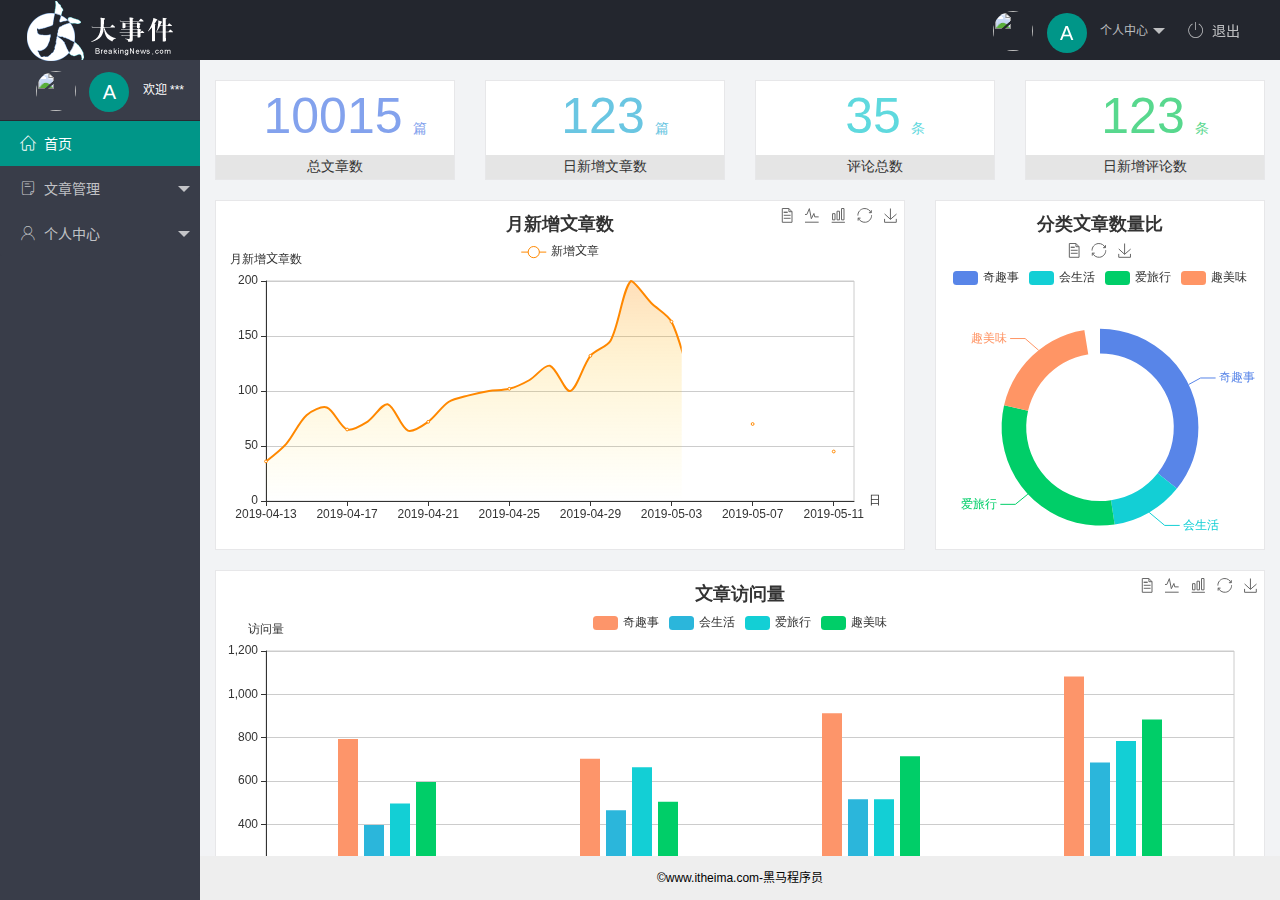
==== commit f161d2a5: "完成用户信息" ====
--- a/index.html
+++ b/index.html
@@ -5,7 +5,7 @@
     <meta charset="UTF-8">
     <meta http-equiv="X-UA-Compatible" content="IE=edge">
     <meta name="viewport" content="width=device-width, initial-scale=1.0">
-    <title>Document</title>
+    <title>首页</title>
     <link rel="stylesheet" href="/assets/lib/layui/css/layui.css">
     <link rel="stylesheet" href="/assets/css/index.css">
     <link rel="stylesheet" href="/assets/fonts/iconfont.css">
@@ -29,9 +29,9 @@
                         个人中心
                     </a>
                     <dl class="layui-nav-child">
-                        <dd><a href="">基本资料</a></dd>
-                        <dd><a href="">更换头像</a></dd>
-                        <dd><a href="">重置密码</a></dd>
+                        <dd><a href="/user/user_info.html" target="fm">基本资料</a></dd>
+                        <dd><a href="/user/user_avatar.html" target="fm">更换头像</a></dd>
+                        <dd><a href="/user/user_pwd.html" target="fm">重置密码</a></dd>
                     </dl>
                 </li>
                 <li class="layui-nav-item" lay-header-event="menuRight" lay-unselect>
@@ -67,9 +67,14 @@
                     <li class="layui-nav-item">
                         <a href="javascript:;"><span class="iconfont icon-user"></span>个人中心</a>
                         <dl class="layui-nav-child">
-                            <dd><a href="javascript:;"><i class="layui-icon layui-icon-app"></i>基本资料</a></dd>
-                            <dd><a href="javascript:;"><i class="layui-icon layui-icon-app"></i>更换头像</a></dd>
-                            <dd><a href="javascript:;"><i class="layui-icon layui-icon-app"></i>重置密码</a></dd>
+                            <dd><a href="/user/user_info.html" target="fm"><i
+                                        class="layui-icon layui-icon-app"></i>基本资料</a></dd>
+                            <dd><a href="/user/user_avatar.html" target="fm"><i
+                                        class="layui-icon layui-icon-app"></i>更换头像</a>
+                            </dd>
+                            <dd><a href="/user/user_pwd.html" target="fm"><i
+                                        class="layui-icon layui-icon-app"></i>重置密码</a>
+                            </dd>
                         </dl>
                     </li>
 
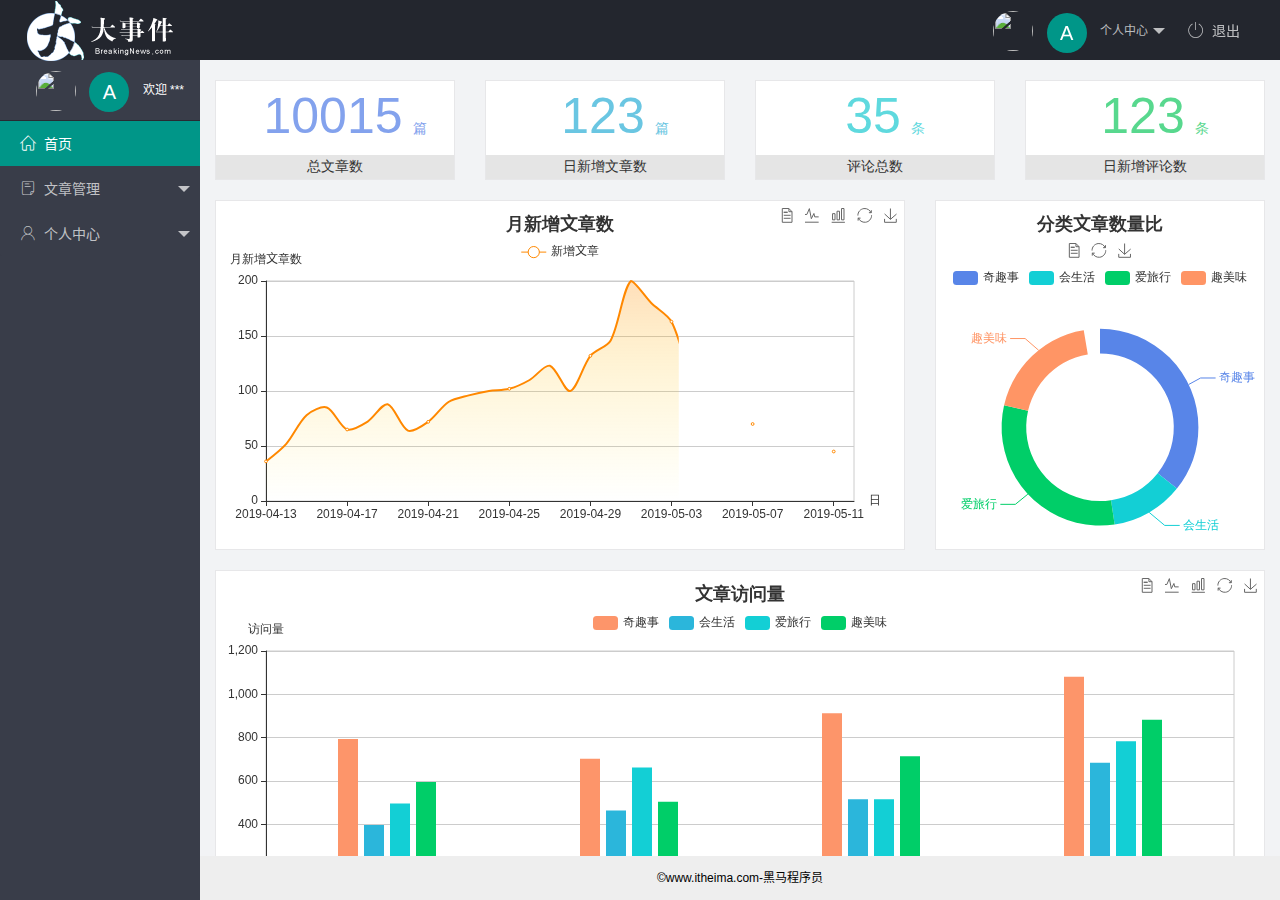
==== commit 6354fdde: "文章部分" ====
--- a/index.html
+++ b/index.html
@@ -39,7 +39,6 @@
                 </li>
             </ul>
         </div>
-
         <div class="layui-side layui-bg-black">
             <div class="layui-side-scroll">
                 <div class="userinfo">
@@ -58,10 +57,13 @@
                     <li class="layui-nav-item">
                         <a class="" href="javascript:;"><span class="iconfont icon-16"></span>文章管理</a>
                         <dl class="layui-nav-child">
-                            <dd><a href="javascript:;"><i class="layui-icon layui-icon-app"></i>文章类别</a>
+                            <dd><a href="/article/art_cate.html" target="fm"><i
+                                        class="layui-icon layui-icon-app"></i>文章类别</a>
                             </dd>
-                            <dd><a href="javascript:;"><i class="layui-icon layui-icon-app"></i>文章列表</a></dd>
-                            <dd><a href="javascript:;"><i class="layui-icon layui-icon-app"></i>发布文章</a></dd>
+                            <dd><a href="/article/art_list.html" target="fm"><i
+                                        class="layui-icon layui-icon-app"></i>文章列表</a></dd>
+                            <dd><a href="/article/art_pub.html" target="fm"><i
+                                        class="layui-icon layui-icon-app"></i>发布文章</a></dd>
                         </dl>
                     </li>
                     <li class="layui-nav-item">
